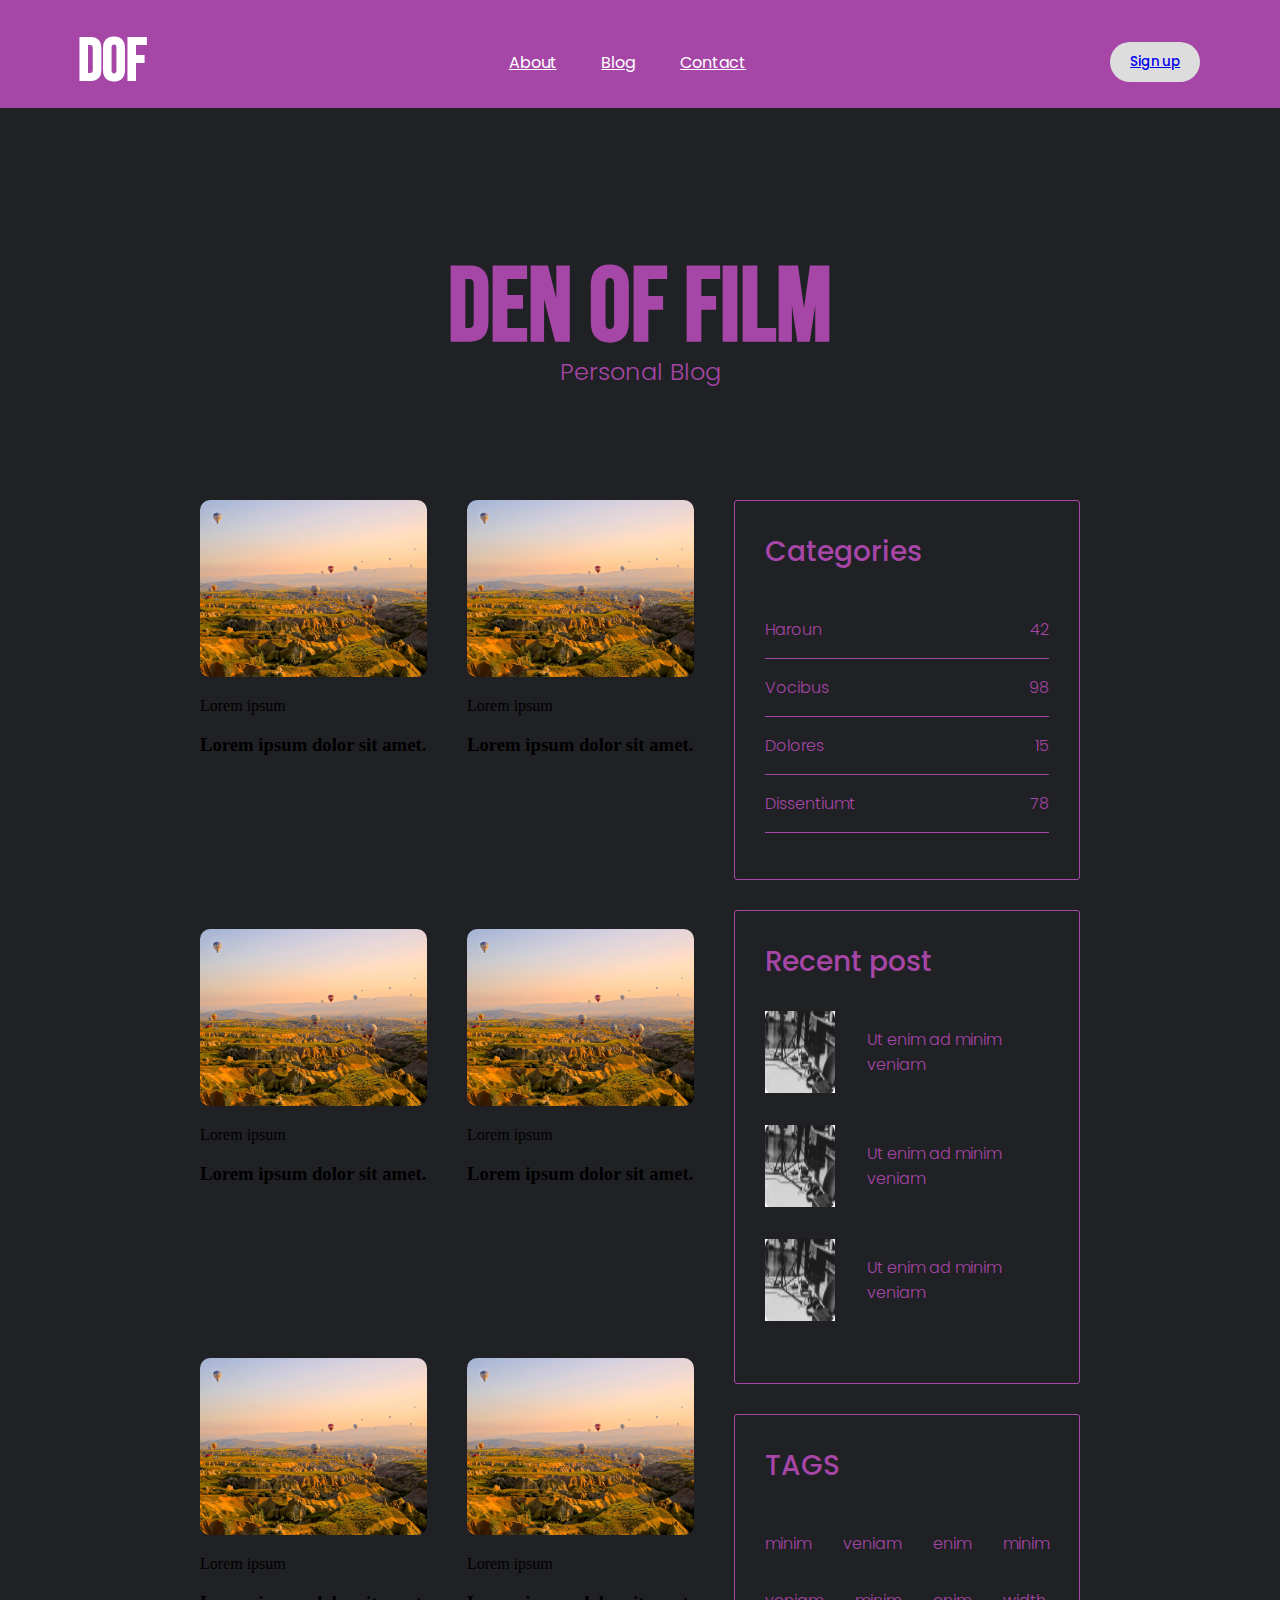
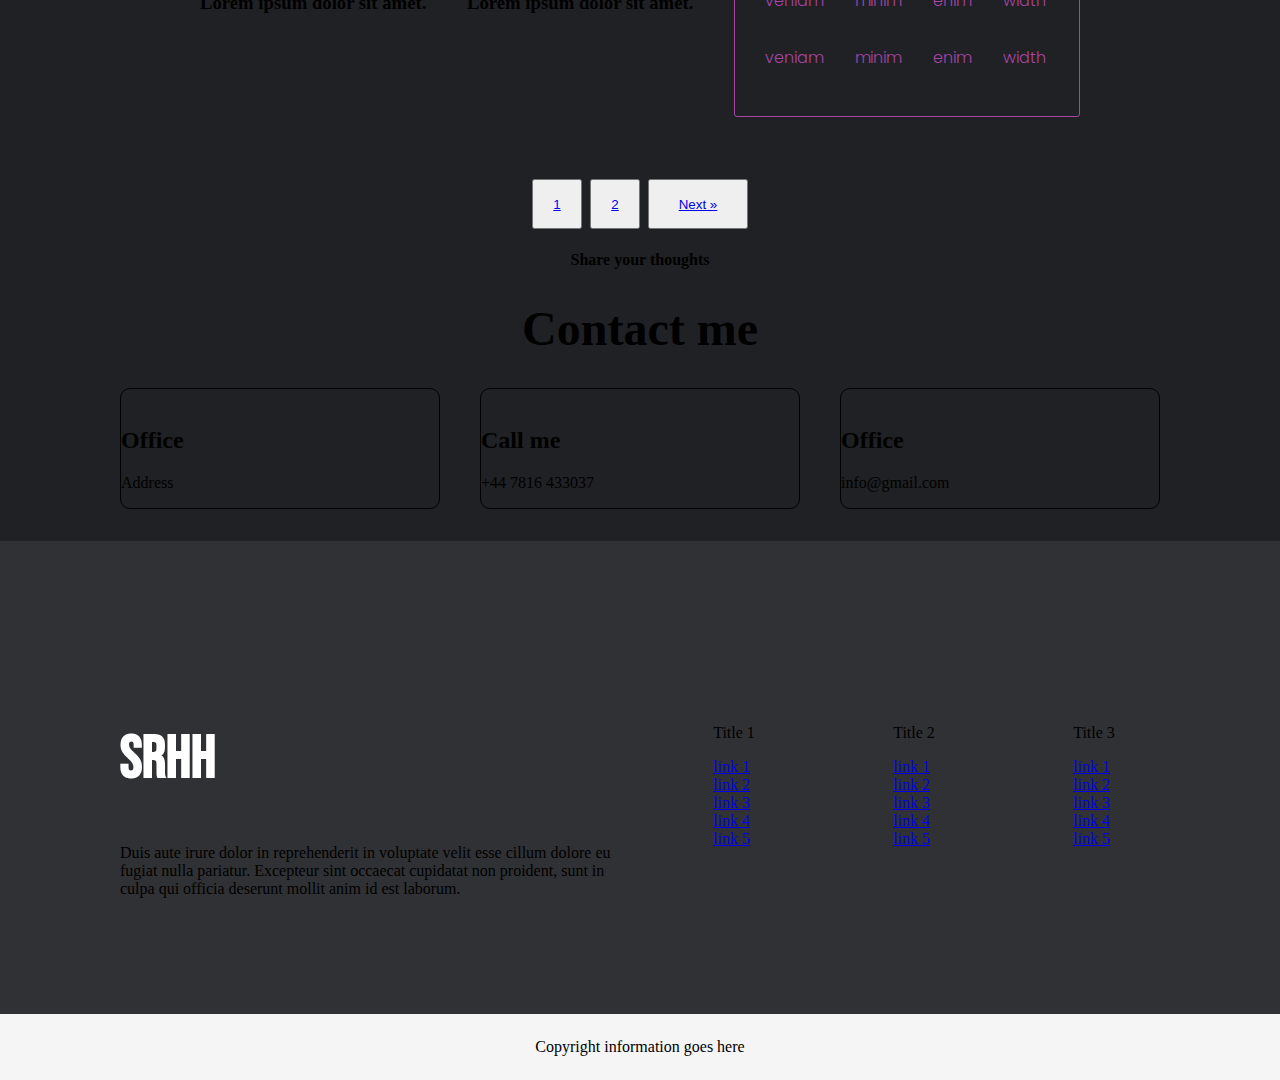
==== index.html @ 1b353df4 "started css styling" ====
<!DOCTYPE html>
<html lang="en">
  <head>
    <meta charset="UTF-8" />
    <meta http-equiv="X-UA-Compatible" content="IE=edge" />
    <meta name="viewport" content="width=device-width, initial-scale=1.0" />
    <link rel="stylesheet" href="/css/style.css" />
    <link rel="preconnect" href="https://fonts.googleapis.com">
    <link rel="preconnect" href="https://fonts.gstatic.com" crossorigin>
    <link href="https://fonts.googleapis.com/css2?family=Bebas+Neue&family=Poppins:wght@300;400;500;600;700&display=swap" rel="stylesheet">    
    <title>Document</title>
  </head>
  <body>

      <!--header-->
      <header class="header">
        <h2 class="logo">DOF</h2>
        <nav class="main-navigation">
          <ul class="main-navigation-list">
            <li>
              <a href="#">About</a>
            </li>
            <li>
              <a href="#">Blog</a>
            </li>
            <li>
              <a href="#">Contact</a>
            </li>
          </ul>
        </nav>
        <button class="sign-up">
          <a href="#" class="next">Sign up</a>
        </button>
      </header>
      <section class="dimitri">
        <H1>DEN OF FILM</H1>
        <h3>Personal Blog</h3>
      </section>

      <!--main content-->
      <main class="main">
        <section class="main-post">
            <div class="main-post-one post">
                <img src="/images/daniela-cuevas-t7YycgAoVSw-unsplash.jpg" alt="" />
                <p>Lorem ipsum</p>
                <h3>Lorem ipsum dolor sit amet.</h3>
              </div>
              <div class="main-post-two post">
                <img src="/images/daniela-cuevas-t7YycgAoVSw-unsplash.jpg" alt="" />
                <p>Lorem ipsum</p>
                <h3>Lorem ipsum dolor sit amet.</h3>
              </div>
              <div class="main-post-three post">
                <img src="/images/daniela-cuevas-t7YycgAoVSw-unsplash.jpg" alt="" />
                <p>Lorem ipsum</p>
                <h3>Lorem ipsum dolor sit amet.</h3>
              </div>
              <div class="main-post-four post">
                <img src="/images/daniela-cuevas-t7YycgAoVSw-unsplash.jpg" alt="" />
                <p>Lorem ipsum</p>
                <h3>Lorem ipsum dolor sit amet.</h3>
              </div>
              <div class="main-post-five post">
                <img src="/images/daniela-cuevas-t7YycgAoVSw-unsplash.jpg" alt="" />
                <p>Lorem ipsum</p>
                <h3>Lorem ipsum dolor sit amet.</h3>
              </div>
              <div class="main-post-six post">
                <img src="/images/daniela-cuevas-t7YycgAoVSw-unsplash.jpg" alt="" />
                <p>Lorem ipsum</p>
                <h3>Lorem ipsum dolor sit amet.</h3>
              </div>
        </section>
        
        <!--sidebar-->
        <aside class="sidebar">
          <div class="cat-1 side">
            <h3 class="title">Categories</h3>
            <ul>
                <li>
                    <p>Haroun</p>
                    <p>42</p>
                </li>
                <li>
                    <p>Vocibus</p>
                    <p>98</p>
                </li>
                <li>
                    <p>Dolores</p>
                    <p>15</p>
                </li>
                <li>
                    <p>Dissentiumt</p>
                    <p>78</p>
                </li>
            </ul>
          </div>
          <div class="cat-2 side">
            <h3 class="title">Recent post</h3>
            <div class="side-post-two">
              <img src="/images/2h-media-vtiIy_3TAro-unsplash.jpg " alt="" />
              <p>Ut enim ad minim veniam</p>
            </div>
            <div class="side-post-two">
                <img src="/images/2h-media-vtiIy_3TAro-unsplash.jpg" alt="" />
              <p>Ut enim ad minim veniam</p>
            </div>
            <div class="side-post-two">
                <img src="/images/2h-media-vtiIy_3TAro-unsplash.jpg" alt="" />
              <p>Ut enim ad minim veniam</p>
            </div>
          </div>
          <div class="cat-3 side">
            <h3 class="title">TAGS</h3>
            <div class="tag-one">
              <p>minim</p>
              <p>veniam</p>
              <p>enim</p>
              <p>minim</p>
            </div>
            <div class="tag-two">
              <p>veniam</p>
              <p>minim</p>
              <p>enim</p>
              <p>width</p>
            </div>
            <div class="tag-three">
              <p>veniam</p>
              <p>minim</p>
              <p>enim</p>
              <p>width</p>
            </div>
        </aside>
      </main>

      <!--pagination-->
      <section class="pagination">
        <button class="btn-1">
          <a href="#" class="active">1</a>
        </button>
        <button class="btn-2">
          <a href="#">2</a>
        </button>
        <button class="btn-3">
          <a href="#" class="next">Next &raquo;</a>
        </button>
      </section>

      <!--contact-->
      <section class="contact">
        <div class="contact-top">
            <h4>Share your thoughts</h4>
            <h1 class="title-Contact">Contact me</h1>
        </div>
        <div class="contact-bottom">
            <div class="contact-info">
                <img src="#" alt="" />
                <h2 class="title">Office</h2>
                <p>Address</p>
              </div>
      
              <div class="contact-info">
                <img src="#" alt="" />
                <h2 class="title">Call me</h2>
                <p>+44 7816 433037</p>
              </div>
      
              <div class="contact-info">
                <img src="#" alt="" />
                <h2 class="title">Office</h2>
                <p>info@gmail.com</p>
              </div>
        </div>
      </section>

      <!--pre-footer-->
      <section class="pre-footer">
        <div class="pre-footer-social">
            <h2 class="logo">SRHH</h2>
            <p>
              Duis aute irure dolor in reprehenderit in voluptate velit esse cillum
              dolore eu fugiat nulla pariatur. Excepteur sint occaecat cupidatat non
              proident, sunt in culpa qui officia deserunt mollit anim id est
              laborum.
            </p>
            <div>
                <a href="#" class="fa fa-facebook"></a>
                <a href="#" class="fa fa-twitter"></a>
                <a href="#" class="fa fa-instagram"></a>
            </div>
        </div>
        <div class="pre-footer-nav">
          <ul class="pre-footer-nav-links">
            <p>Title 1</p>
            <li>
              <a href="#">link 1</a>
            </li>
            <li>
              <a href="#">link 2</a>
            </li>
            <li>
              <a href="#">link 3</a>
            </li>
            <li>
              <a href="#">link 4</a>
            </li>
            <li>
              <a href="#">link 5</a>
            </li>
          </ul>
          <ul class="pre-footer-nav-links">
            <p>Title 2</p>
            <li>
              <a href="#">link 1</a>
            </li>
            <li>
              <a href="#">link 2</a>
            </li>
            <li>
              <a href="#">link 3</a>
            </li>
            <li>
              <a href="#">link 4</a>
            </li>
            <li>
              <a href="#">link 5</a>
            </li>
          </ul>
          <ul class="pre-footer-nav-links">
            <p>Title 3</p>
            <li>
              <a href="#">link 1</a>
            </li>
            <li>
              <a href="#">link 2</a>
            </li>
            <li>
              <a href="#">link 3</a>
            </li>
            <li>
              <a href="#">link 4</a>
            </li>
            <li>
              <a href="#">link 5</a>
            </li>
          </ul>
        </div>
      </section>

      <!--footer-->
      <footer class="footer">
        <p>Copyright information goes here</p>
      </footer>
  </body>
</html>
---- css/style.css ----
@import "responsive.css";

*,
*::before,
*::after {
  box-sizing: border-box;
}
body {
  margin: 0 auto;
  background: #202124;
}

ul {
  list-style: none;
  padding: 0;
}

.header {
  display: flex;
  justify-content: space-around;
  align-items: center;
  padding: 0.5rem;
  padding-top: 1.5rem;
  background-color: #a646a7;
}

.logo {
  font-family: "Bebas Neue", cursive;
  font-size: 3.75em;
  color: #fff;
}

.main-navigation-list {
  /*display: flex;
  flex-direction: column;
  justify-content: space-around;
  align-items: center;
  padding: 0.5rem;
  background-color: #f5f5f5;
  gap: 1rem;*/
  padding-top: 3rem;
  height: auto;
  background-color: #a646a7;
}

.main-navigation-list li {
  text-align: center;
  padding: 0.1rem;
  background-color: #a646a7;
  gap: 1rem;
  margin-top: 0.5rem;
}

.main-navigation-list a {
  color: #fff;
  font-family: "Poppins", sans-serif;
  font-size: 1em;
  font-weight: 400;
}

.sign-up {
  font-family: "Poppins", sans-serif;
  font-weight: 500;
  background-color: #ddd;
  border: none;
  color: black;
  padding: 10px 20px;
  text-align: center;
  text-decoration: none;
  display: inline-block;
  margin: 4px 2px;
  cursor: pointer;
  border-radius: 50px;
}

.dimitri {
  text-align: center;
  background: #202124;
}

.dimitri h1 {
  font-family: "Bebas Neue", cursive;
  font-size: 6.5em;
  padding-bottom: 0;
  margin-top: 1.5em;
  margin-bottom: 0;
  color: #a646a7;
  line-height: 90px;
}

.dimitri h3 {
  font-family: "Poppins", sans-serif;
  font-size: 1.5em;
  font-weight: 300;
  padding-top: 0;
  margin-top: 0;
  margin-bottom: 3.3em;
  color: #a646a7;
}

main {
  padding: 2rem 0;
  margin-left: 20px;
  margin-right: 20px;
}

.post img {
  width: 100%;
}

.side {
  border: black solid 1px;
  border-radius: 10px;
  padding-left: 20px;
  margin-bottom: 30px;
}

.cat-1 {
  padding: 30px;
  margin-bottom: 30px;
}

.cat-1 h3 {
  color: #a646a7;
}

.cat-1 p {
  color: #a646a7;
}

.cat-1 li {
  display: flex;
  justify-content: space-between;
  border-bottom: #a646a7 solid 1px;
}

.cat-1.side {
  border: #a646a7 solid 1px;
  padding-left: 30px;
  border-radius: 3px;
  margin-bottom: 30px;
}

.cat-2 {
  padding: 30px;
  margin-bottom: 30px;
}

.cat-2 h3 {
  color: #a646a7;
}

.cat-2 p {
  color: #a646a7;
}

.cat-2 li {
  display: flex;
  justify-content: space-between;
  border-bottom: #a646a7 solid 1px;
}

.cat-2.side {
  border: #a646a7 solid 1px;
  padding-left: 30px;
  border-radius: 3px;
  margin-bottom: 30px;
}

.cat-3 {
  padding: 30px;
  margin-bottom: 30px;
}

.cat-3 h3 {
  color: #a646a7;
}

.cat-3 p {
  color: #a646a7;
}

.cat-3 li {
  display: flex;
  justify-content: space-between;
  border-bottom: #a646a7 solid 1px;
}

.cat-3.side {
  border: #a646a7 solid 1px;
  padding-left: 30px;
  border-radius: 3px;
  margin-bottom: 30px;
}

.side-post-two {
  display: flex;
  gap: 2rem;
  padding-bottom: 2rem;
}

.tag-one,
.tag-two,
.tag-three {
  display: flex;
  gap: 2rem;
}

.pagination {
  display: flex;
  justify-content: center;
  gap: 0.5rem;
}

.btn-3 {
  width: 100px;
  height: 50px;
}

.btn-1,
.btn-2 {
  width: 50px;
  height: 50px;
}

.contact {
  margin-left: 20px;
  margin-right: 20px;
}
.contact-top {
  text-align: center;
}

.title-Contact {
  font-size: 3rem;
  font-weight: bold;
}

.contact-info {
  border: solid 1px black;
  border-radius: 10px;
  width: 100%;
  margin-bottom: 2rem;
}

.pre-footer {
  background-color: #303134;
}

.pre-footer-nav {
  display: flex;
  justify-content: space-around;
  align-items: center;
  padding: 0.5rem;
  padding-right: 0%;
  background-color: #303134;
  gap: 0.5rem;
}

.pre-footer-social {
  padding-top: 2rem;
  margin-left: 20px;
  margin-right: 20px;
}

.footer {
  display: flex;
  justify-content: space-around;
  align-items: center;
  padding: 0.5rem;
  background-color: #f5f5f5;
  gap: 0.5rem;
}
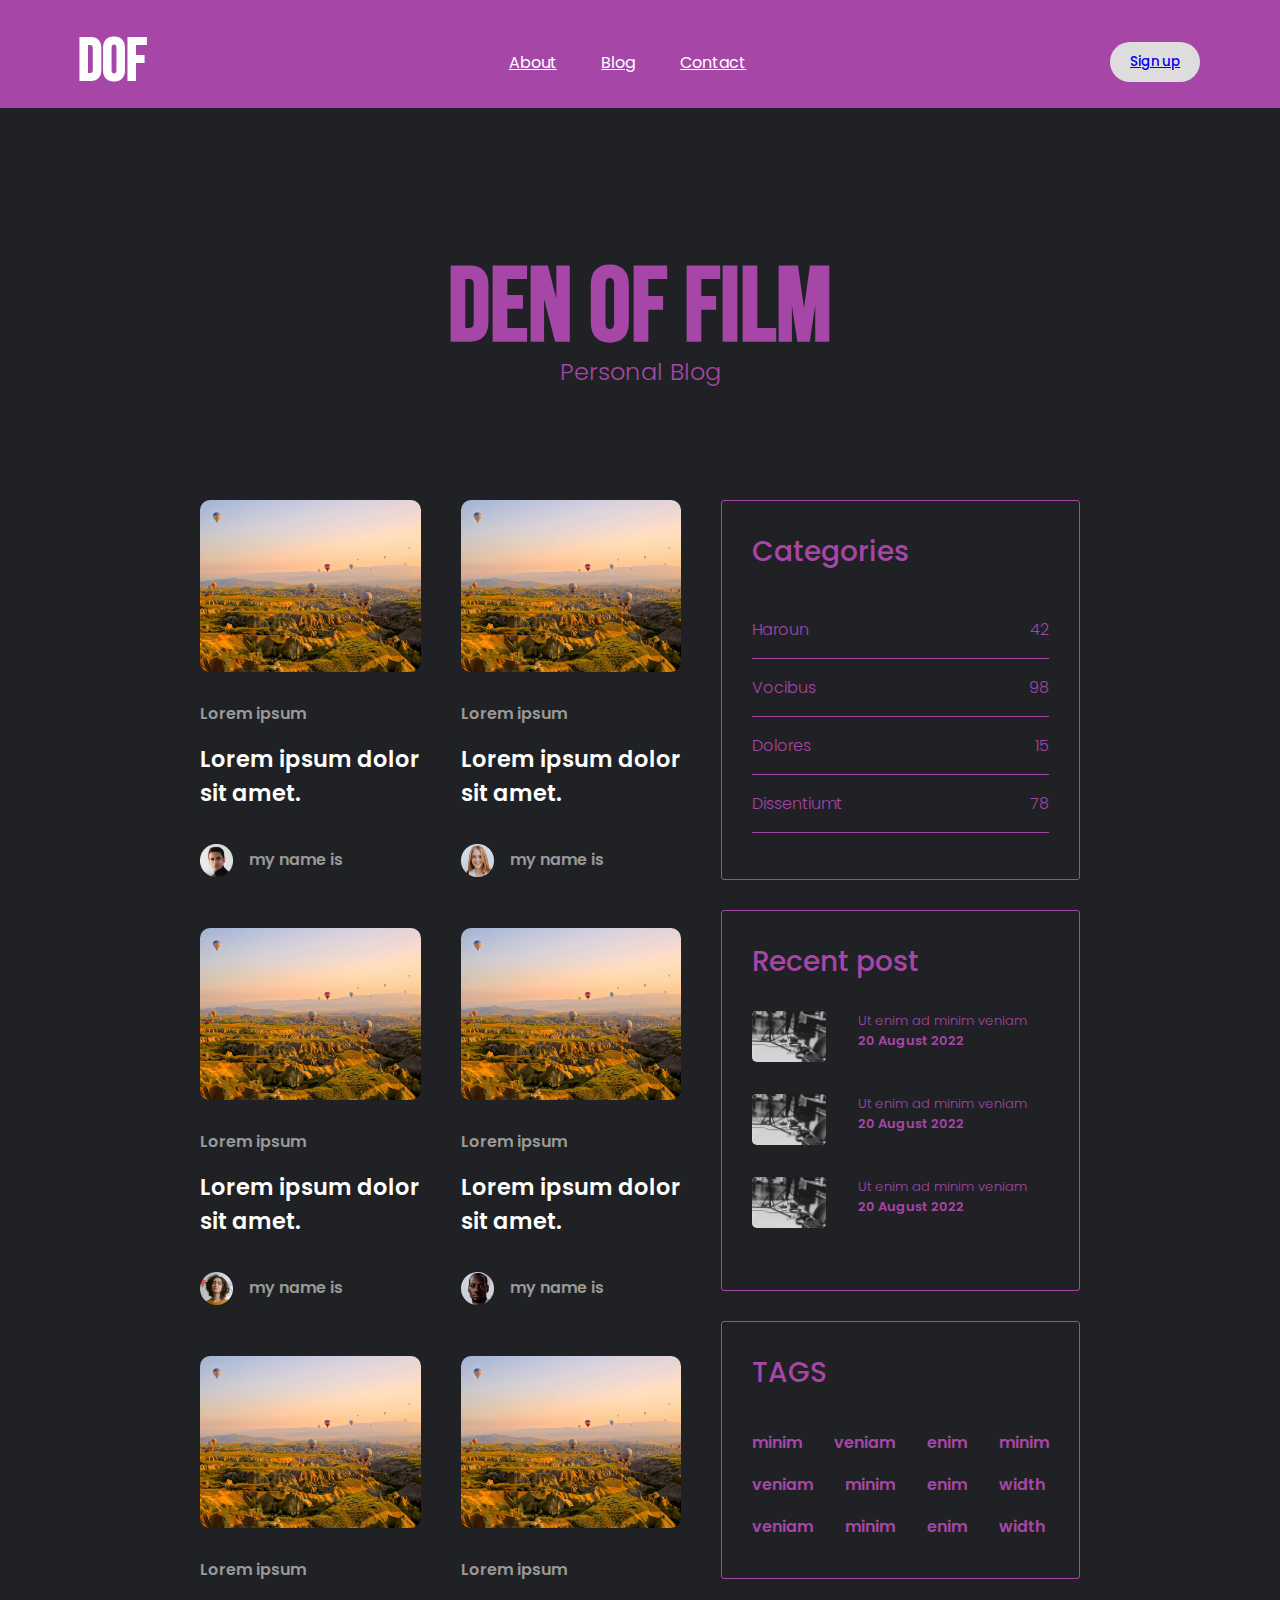
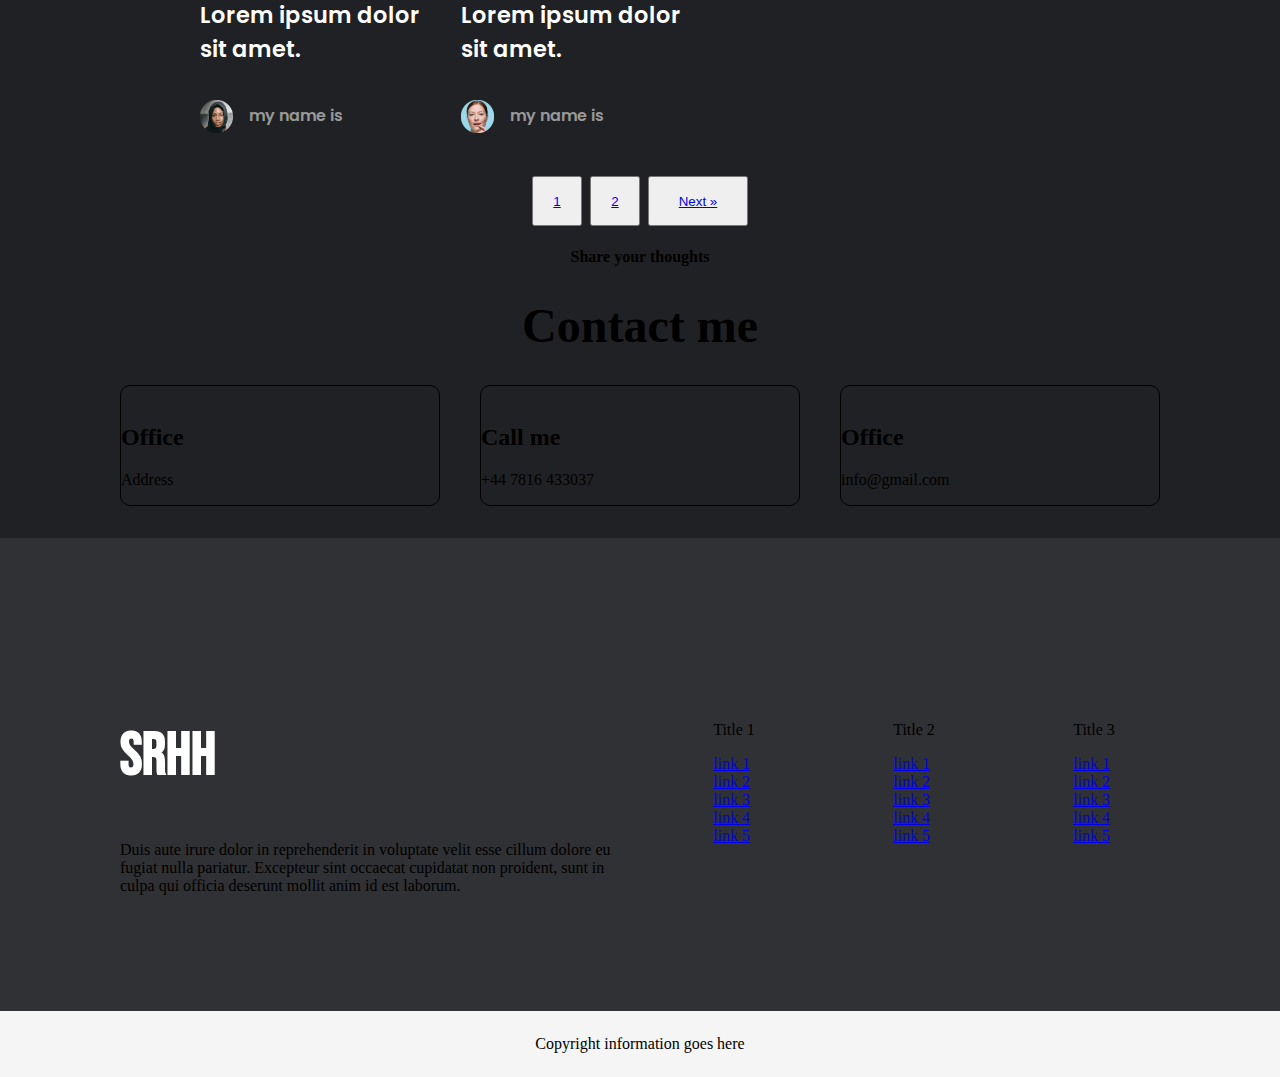
==== commit 7676a336: "added more styling with css" ====
--- a/index.html
+++ b/index.html
@@ -42,33 +42,58 @@
         <section class="main-post">
             <div class="main-post-one post">
                 <img src="/images/daniela-cuevas-t7YycgAoVSw-unsplash.jpg" alt="" />
-                <p>Lorem ipsum</p>
-                <h3>Lorem ipsum dolor sit amet.</h3>
-              </div>
+               
+                <p>Lorem ipsum</p>
+                <h3>Lorem ipsum dolor sit amet.</h3>
+                <div class="author">
+                  <img class="profile-pic" src="/images/pexels-amir-esrafili-6274712.png" alt="" />
+                  <p>my name is</p>
+                </div>
+              </div> 
               <div class="main-post-two post">
                 <img src="/images/daniela-cuevas-t7YycgAoVSw-unsplash.jpg" alt="" />
                 <p>Lorem ipsum</p>
                 <h3>Lorem ipsum dolor sit amet.</h3>
+                <div class="author">
+                  <img class="profile-pic" src="/images/pexels-anastasia-shuraeva-5704720.png" alt="" />
+                  <p>my name is</p>
+                </div>
               </div>
               <div class="main-post-three post">
                 <img src="/images/daniela-cuevas-t7YycgAoVSw-unsplash.jpg" alt="" />
                 <p>Lorem ipsum</p>
                 <h3>Lorem ipsum dolor sit amet.</h3>
+                <div class="author">  
+                  <img class="profile-pic" src="/images/pexels-anna-shvets-5641960.png" alt="" />
+                  <p>my name is</p>
+                </div>  
               </div>
               <div class="main-post-four post">
                 <img src="/images/daniela-cuevas-t7YycgAoVSw-unsplash.jpg" alt="" />
                 <p>Lorem ipsum</p>
                 <h3>Lorem ipsum dolor sit amet.</h3>
+                <div class="author">
+                  <img class="profile-pic" src="/images/pexels-cottonbro-5082976.png" alt="" />
+                  <p>my name is</p>
+                </div>
               </div>
               <div class="main-post-five post">
                 <img src="/images/daniela-cuevas-t7YycgAoVSw-unsplash.jpg" alt="" />
                 <p>Lorem ipsum</p>
                 <h3>Lorem ipsum dolor sit amet.</h3>
+                <div class="author">
+                  <img class="profile-pic" src="/images/pexels-ono-kosuki-6000065.png" alt="" />
+                  <p>my name is</p>
+                </div>
               </div>
               <div class="main-post-six post">
                 <img src="/images/daniela-cuevas-t7YycgAoVSw-unsplash.jpg" alt="" />
                 <p>Lorem ipsum</p>
                 <h3>Lorem ipsum dolor sit amet.</h3>
+                <div class="author">
+                  <img class="profile-pic" src="/images/pexels-ron-lach-8129903.png" alt="" />
+                  <p>my name is</p>
+                </div>
               </div>
         </section>
         
@@ -99,15 +124,15 @@
             <h3 class="title">Recent post</h3>
             <div class="side-post-two">
               <img src="/images/2h-media-vtiIy_3TAro-unsplash.jpg " alt="" />
-              <p>Ut enim ad minim veniam</p>
+              <p>Ut enim ad minim veniam<br><time datetime="2022-07-28">20 August 2022</time></p>
             </div>
             <div class="side-post-two">
                 <img src="/images/2h-media-vtiIy_3TAro-unsplash.jpg" alt="" />
-              <p>Ut enim ad minim veniam</p>
+                <p>Ut enim ad minim veniam<br><time datetime="2022-07-28">20 August 2022</time></p>
             </div>
             <div class="side-post-two">
                 <img src="/images/2h-media-vtiIy_3TAro-unsplash.jpg" alt="" />
-              <p>Ut enim ad minim veniam</p>
+                <p>Ut enim ad minim veniam<br><time datetime="2022-07-28">20 August 2022</time></p>
             </div>
           </div>
           <div class="cat-3 side">
--- a/css/style.css
+++ b/css/style.css
@@ -102,17 +102,202 @@
   padding: 2rem 0;
   margin-left: 20px;
   margin-right: 20px;
+
+}
+
+.main-post-one.profile-pic {
+  width: 20px;
+}
+
+.main-post-one {
+  grid-area: main-post-one;
+  margin-bottom: 30px;
+}
+
+.main-post-two {
+  grid-area: main-post-two;
+  margin-bottom: 30px;
+}
+
+.main-post-three {
+  grid-area: main-post-three;
+  margin-bottom: 30px;
+}
+
+.main-post-four {
+  grid-area: main-post-four;
+  margin-bottom: 30px;
+}
+
+.main-post-five {
+  grid-area: main-post-five;
+  margin-bottom: 30px;
+}
+
+.main-post-six {
+  grid-area: main-post-six;
+  margin-bottom: 30px;
+}
+
+.main-post-one h3 {
+  font-family: "Poppins", sans-serif;
+  font-size: 1.4em;
+  font-weight: 600;
+  padding-top: 0;
+  margin-top: 0;
+  color: #fff;
+}
+
+.main-post-two h3 {
+  font-family: "Poppins", sans-serif;
+  font-size: 1.4em;
+  font-weight: 600;
+  padding-top: 0;
+  margin-top: 0;
+  color: #fff;
+}
+
+.main-post-three h3 {
+  font-family: "Poppins", sans-serif;
+  font-size: 1.4em;
+  font-weight: 600;
+  padding-top: 0;
+  margin-top: 0;
+  color: #fff;
+}
+
+.main-post-four h3 {
+  font-family: "Poppins", sans-serif;
+  font-size: 1.4em;
+  font-weight: 600;
+  padding-top: 0;
+  margin-top: 0;
+  color: #fff;
+}
+
+.main-post-five h3 {
+  font-family: "Poppins", sans-serif;
+  font-size: 1.4em;
+  font-weight: 600;
+  padding-top: 0;
+  margin-top: 0;
+  color: #fff;
+}
+
+.main-post-six h3 {
+  font-family: "Poppins", sans-serif;
+  font-size: 1.4em;
+  font-weight: 600;
+  padding-top: 0;
+  margin-top: 0;
+  color: #fff;
+}
+
+.main-post-one p {
+  font-family: "Poppins", sans-serif;
+  font-size: 0.875m;
+  font-weight: 600;
+  padding-top: 25px;
+  margin-top: 0;
+  color: #999;
+}
+
+.main-post-two p {
+  font-family: "Poppins", sans-serif;
+  font-size: 0.875m;
+  font-weight: 600;
+  padding-top: 25px;
+  margin-top: 0;
+  color: #999;
+}
+
+.main-post-three p {
+  font-family: "Poppins", sans-serif;
+  font-size: 0.875m;
+  font-weight: 600;
+  padding-top: 25px;
+  margin-top: 0;
+  color: #999;
+}
+
+.main-post-four p {
+  font-family: "Poppins", sans-serif;
+  font-size: 0.875m;
+  font-weight: 600;
+  padding-top: 25px;
+  margin-top: 0;
+  color: #999;
+}
+
+.main-post-five p {
+  font-family: "Poppins", sans-serif;
+  font-size: 0.875m;
+  font-weight: 600;
+  padding-top: 25px;
+  margin-top: 0;
+  color: #999;
+}
+
+.main-post-six p {
+  font-family: "Poppins", sans-serif;
+  font-size: 0.875m;
+  font-weight: 600;
+  padding-top: 25px;
+  margin-top: 0;
+  color: #999;
+}
+
+.main-post-one img {
+  border-radius: 10px;
+}
+
+.main-post-two img {
+  border-radius: 10px;
+}
+
+.main-post-three img {
+  border-radius: 10px;
+}
+
+.main-post-four img {
+  border-radius: 10px;
+}
+
+.main-post-five img {
+  border-radius: 10px;
+}
+
+.main-post-six img {
+  border-radius: 10px;
+}
+
+.author {
+  display: flex;
+  gap: 1rem;
+  align-items: center;
+}
+
+.author p {
+  padding-top: 15px;
 }
 
 .post img {
   width: 100%;
 }
 
+.post img.profile-pic {
+  width: 15%;
+  height: 150%;
+}
+
 .side {
-  border: black solid 1px;
   border-radius: 10px;
   padding-left: 20px;
   margin-bottom: 30px;
+}
+
+time {
+  font-weight: 600;
 }
 
 .cat-1 {
@@ -122,10 +307,17 @@
 
 .cat-1 h3 {
   color: #a646a7;
+  font-family: "Poppins", sans-serif;
+  font-size: 1.75em;
+  font-weight: 500;
+  margin-top: 0;
 }
 
 .cat-1 p {
   color: #a646a7;
+  font-family: "Poppins", sans-serif;
+  font-size: 1em;
+  font-weight: 300;
 }
 
 .cat-1 li {
@@ -148,10 +340,18 @@
 
 .cat-2 h3 {
   color: #a646a7;
+  font-family: "Poppins", sans-serif;
+  font-size: 1.75em;
+  font-weight: 500;
+  margin-top: 0;
 }
 
 .cat-2 p {
   color: #a646a7;
+  font-family: "Poppins", sans-serif;
+  font-size: 0.813em;
+  font-weight: 300;
+  margin: 0;
 }
 
 .cat-2 li {
@@ -174,10 +374,18 @@
 
 .cat-3 h3 {
   color: #a646a7;
+  font-family: "Poppins", sans-serif;
+  font-size: 1.75em;
+  font-weight: 500;
+  margin-top: 0;
 }
 
 .cat-3 p {
   color: #a646a7;
+  font-family: "Poppins", sans-serif;
+  font-size: 1em;
+  font-weight: 300;
+  line-height: 10px;
 }
 
 .cat-3 li {
@@ -199,11 +407,30 @@
   padding-bottom: 2rem;
 }
 
+.side-post-two img {
+  width: 25%;
+  height: 15%;
+  margin: 0;
+  border-radius: 5px;
+}
+
 .tag-one,
 .tag-two,
 .tag-three {
   display: flex;
   gap: 2rem;
+}
+
+.tag-one p {
+  font-weight: 600;
+}
+
+.tag-two p {
+  font-weight: 600;
+}
+
+.tag-three p {
+  font-weight: 600;
 }
 
 .pagination {
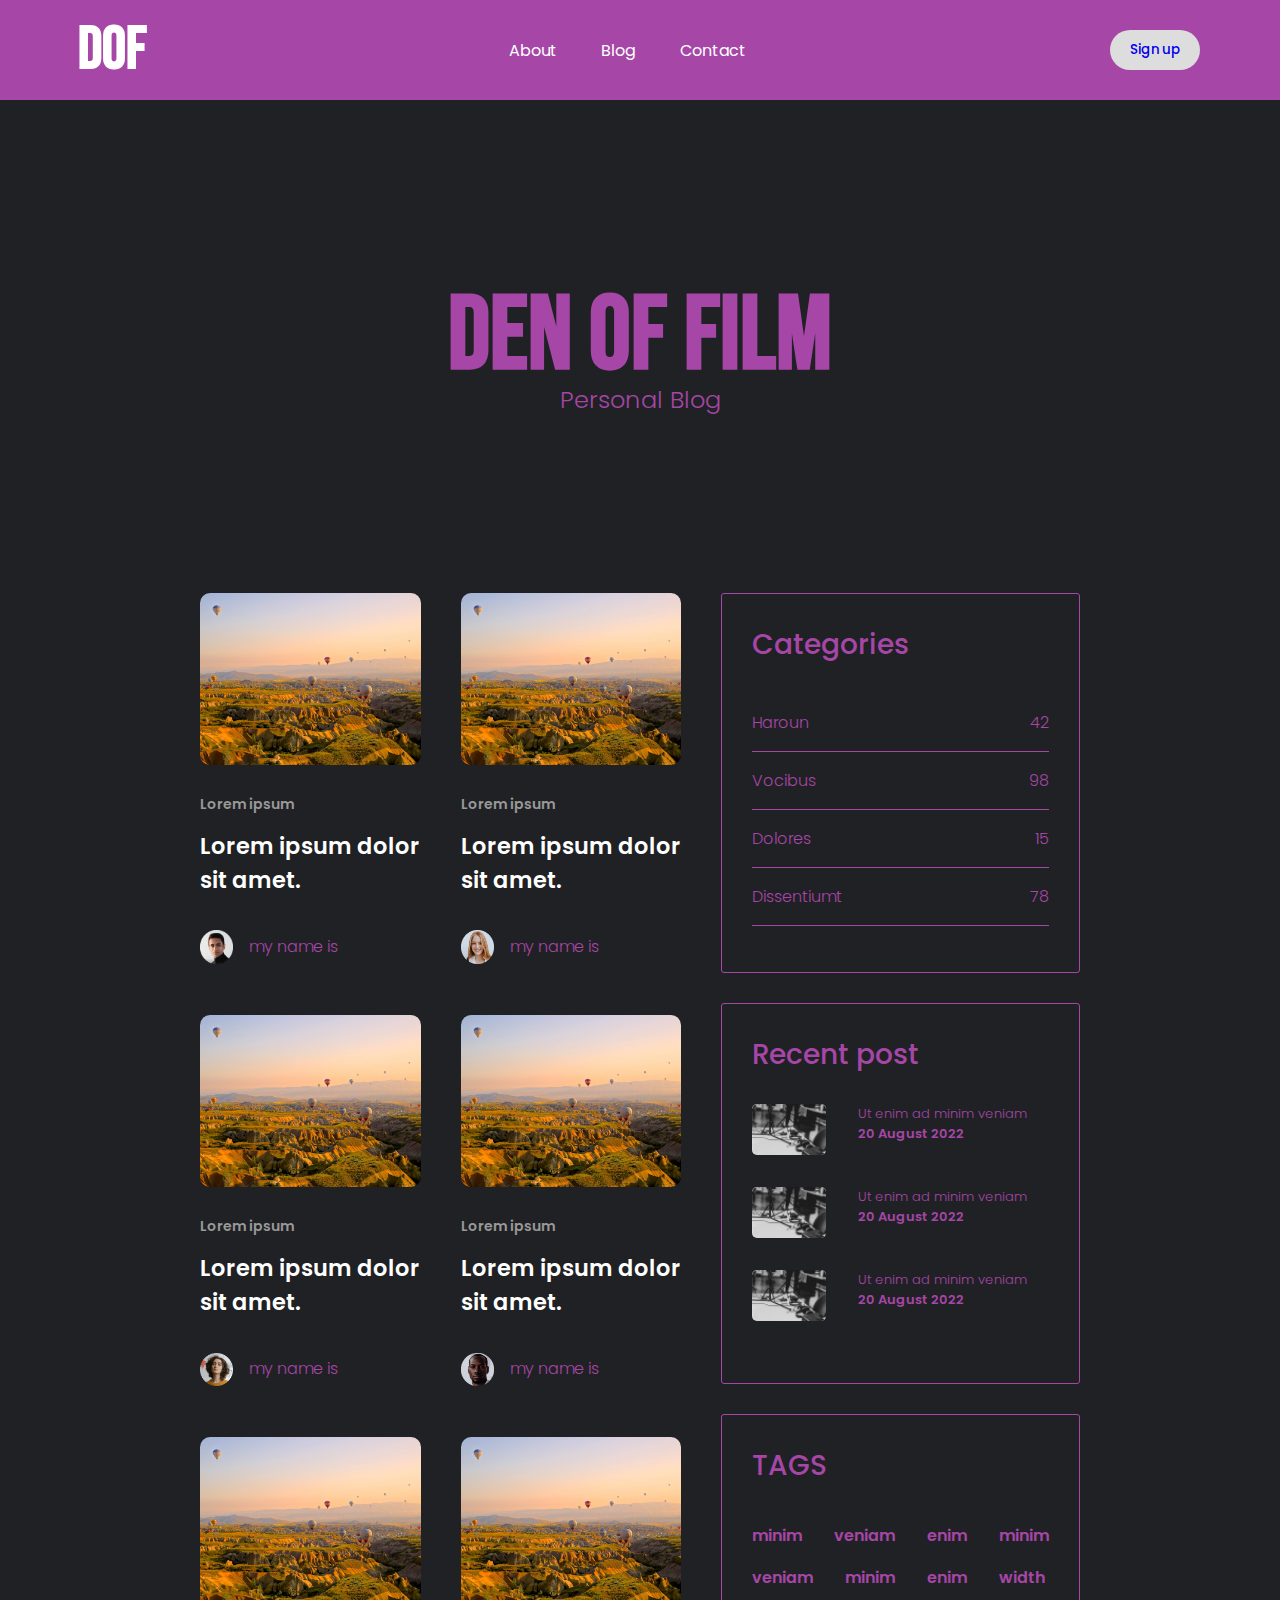
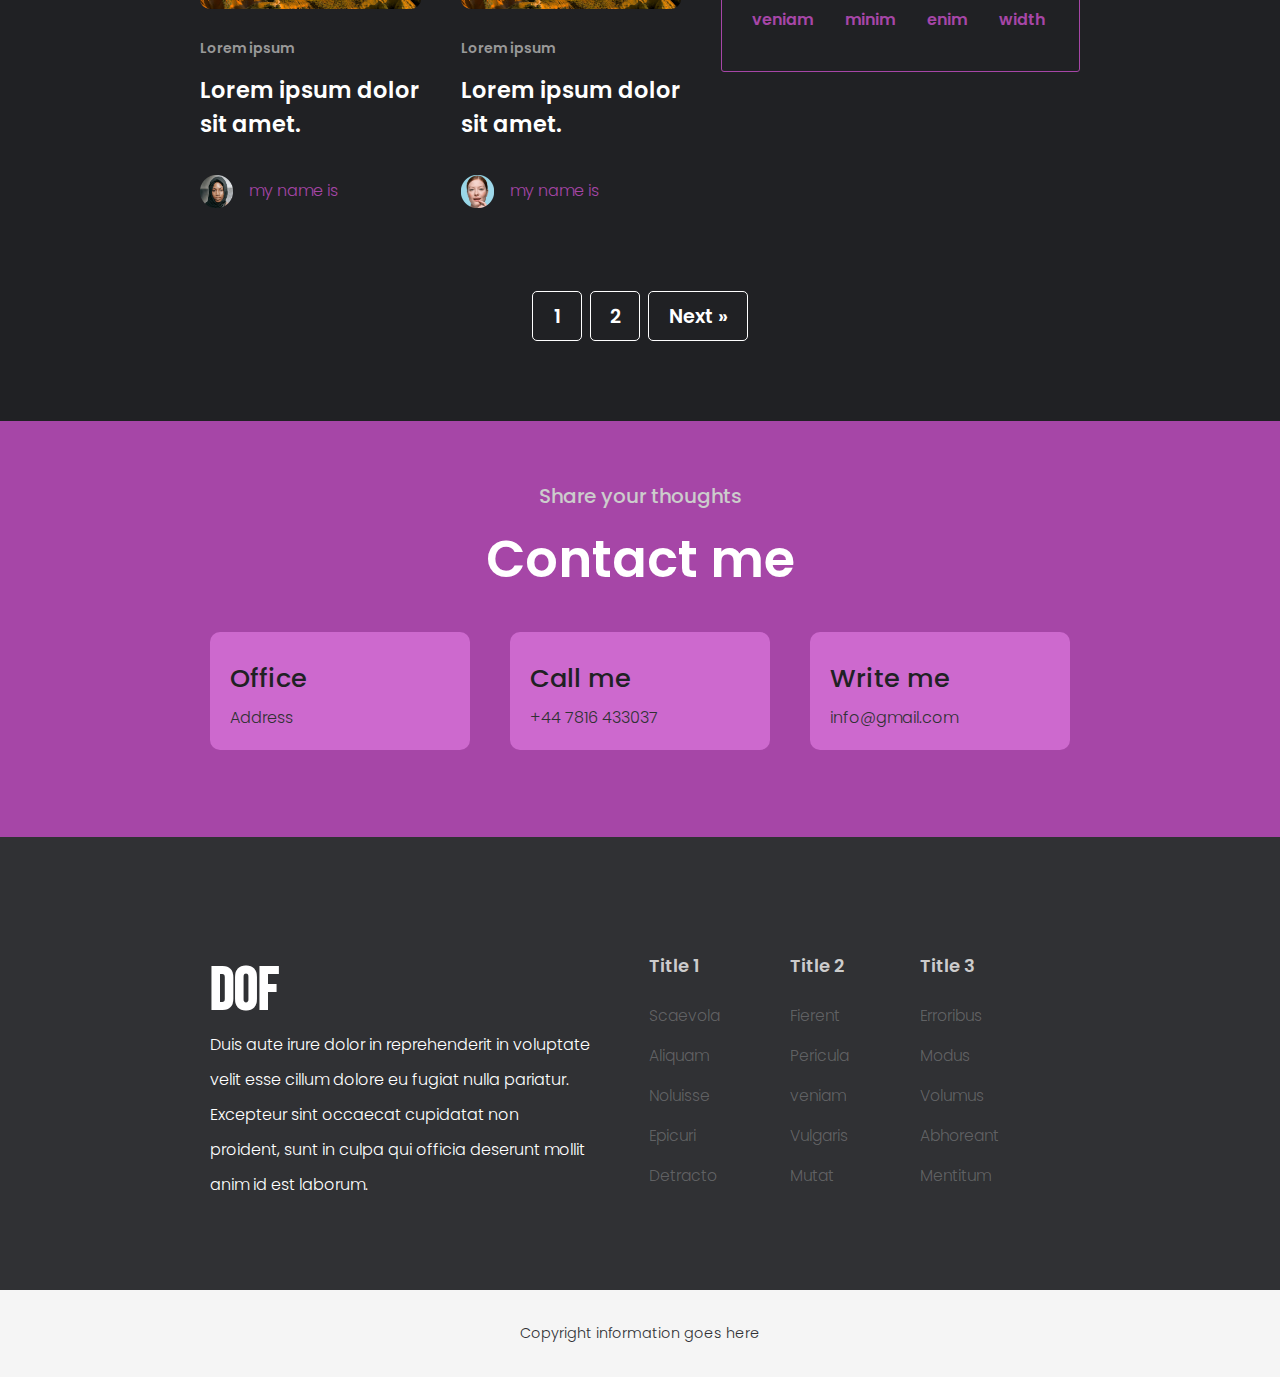
==== commit 6cbb2a78: "added final css styling" ====
--- a/index.html
+++ b/index.html
@@ -192,7 +192,7 @@
       
               <div class="contact-info">
                 <img src="#" alt="" />
-                <h2 class="title">Office</h2>
+                <h2 class="title">Write me</h2>
                 <p>info@gmail.com</p>
               </div>
         </div>
@@ -201,7 +201,7 @@
       <!--pre-footer-->
       <section class="pre-footer">
         <div class="pre-footer-social">
-            <h2 class="logo">SRHH</h2>
+            <h2 class="footer-logo">DOF</h2>
             <p>
               Duis aute irure dolor in reprehenderit in voluptate velit esse cillum
               dolore eu fugiat nulla pariatur. Excepteur sint occaecat cupidatat non
@@ -216,57 +216,57 @@
         </div>
         <div class="pre-footer-nav">
           <ul class="pre-footer-nav-links">
-            <p>Title 1</p>
-            <li>
-              <a href="#">link 1</a>
-            </li>
-            <li>
-              <a href="#">link 2</a>
-            </li>
-            <li>
-              <a href="#">link 3</a>
-            </li>
-            <li>
-              <a href="#">link 4</a>
-            </li>
-            <li>
-              <a href="#">link 5</a>
+            <h4>Title 1</h4>
+            <li>
+              <a href="#">Scaevola</a>
+            </li>
+            <li>
+              <a href="#">Aliquam</a>
+            </li>
+            <li>
+              <a href="#">Noluisse</a>
+            </li>
+            <li>
+              <a href="#">Epicuri</a>
+            </li>
+            <li>
+              <a href="#">Detracto</a>
             </li>
           </ul>
           <ul class="pre-footer-nav-links">
-            <p>Title 2</p>
-            <li>
-              <a href="#">link 1</a>
-            </li>
-            <li>
-              <a href="#">link 2</a>
-            </li>
-            <li>
-              <a href="#">link 3</a>
-            </li>
-            <li>
-              <a href="#">link 4</a>
-            </li>
-            <li>
-              <a href="#">link 5</a>
+            <h4>Title 2</h4>
+            <li>
+              <a href="#">Fierent</a>
+            </li>
+            <li>
+              <a href="#">Pericula</a>
+            </li>
+            <li>
+              <a href="#">veniam</a>
+            </li>
+            <li>
+              <a href="#">Vulgaris</a>
+            </li>
+            <li>
+              <a href="#">Mutat</a>
             </li>
           </ul>
           <ul class="pre-footer-nav-links">
-            <p>Title 3</p>
-            <li>
-              <a href="#">link 1</a>
-            </li>
-            <li>
-              <a href="#">link 2</a>
-            </li>
-            <li>
-              <a href="#">link 3</a>
-            </li>
-            <li>
-              <a href="#">link 4</a>
-            </li>
-            <li>
-              <a href="#">link 5</a>
+            <h4>Title 3</h4>
+            <li>
+              <a href="#">Erroribus</a>
+            </li>
+            <li>
+              <a href="#">Modus</a>
+            </li>
+            <li>
+              <a href="#">Volumus</a>
+            </li>
+            <li>
+              <a href="#">Abhoreant</a>
+            </li>
+            <li>
+              <a href="#">Mentitum</a>
             </li>
           </ul>
         </div>
--- a/css/style.css
+++ b/css/style.css
@@ -20,7 +20,8 @@
   justify-content: space-around;
   align-items: center;
   padding: 0.5rem;
-  padding-top: 1.5rem;
+  padding-top: 1rem;
+  padding-bottom: 1rem;
   background-color: #a646a7;
 }
 
@@ -28,18 +29,13 @@
   font-family: "Bebas Neue", cursive;
   font-size: 3.75em;
   color: #fff;
+  margin-top: 0;
+  margin-bottom: 0;
 }
 
 .main-navigation-list {
-  /*display: flex;
-  flex-direction: column;
-  justify-content: space-around;
-  align-items: center;
-  padding: 0.5rem;
-  background-color: #f5f5f5;
-  gap: 1rem;*/
-  padding-top: 3rem;
-  height: auto;
+  padding-top: 0;
+  height: 6.25rem;
   background-color: #a646a7;
 }
 
@@ -56,6 +52,7 @@
   font-family: "Poppins", sans-serif;
   font-size: 1em;
   font-weight: 400;
+  text-decoration: none;
 }
 
 .sign-up {
@@ -63,14 +60,16 @@
   font-weight: 500;
   background-color: #ddd;
   border: none;
-  color: black;
-  padding: 10px 20px;
+  padding: 0.625rem 1.25rem;
   text-align: center;
-  text-decoration: none;
   display: inline-block;
-  margin: 4px 2px;
+  margin: 0.25rem 0.125rem;
   cursor: pointer;
   border-radius: 50px;
+}
+
+.sign-up a {
+  text-decoration: none;
 }
 
 .dimitri {
@@ -82,7 +81,7 @@
   font-family: "Bebas Neue", cursive;
   font-size: 6.5em;
   padding-bottom: 0;
-  margin-top: 1.5em;
+  margin-top: 18rem;
   margin-bottom: 0;
   color: #a646a7;
   line-height: 90px;
@@ -94,49 +93,49 @@
   font-weight: 300;
   padding-top: 0;
   margin-top: 0;
-  margin-bottom: 3.3em;
+  margin-bottom: 15.3rem;
   color: #a646a7;
 }
 
 main {
   padding: 2rem 0;
-  margin-left: 20px;
-  margin-right: 20px;
+  margin-left: 1.25rem;
+  margin-right: 1.25rem;
 
 }
 
 .main-post-one.profile-pic {
-  width: 20px;
+  width: 1.25rem;
 }
 
 .main-post-one {
   grid-area: main-post-one;
-  margin-bottom: 30px;
+  margin-bottom: 1.875rem;
 }
 
 .main-post-two {
   grid-area: main-post-two;
-  margin-bottom: 30px;
+  margin-bottom: 1.875rem;
 }
 
 .main-post-three {
   grid-area: main-post-three;
-  margin-bottom: 30px;
+  margin-bottom: 1.875rem;
 }
 
 .main-post-four {
   grid-area: main-post-four;
-  margin-bottom: 30px;
+  margin-bottom: 1.875rem;
 }
 
 .main-post-five {
   grid-area: main-post-five;
-  margin-bottom: 30px;
+  margin-bottom: 1.875rem;
 }
 
 .main-post-six {
   grid-area: main-post-six;
-  margin-bottom: 30px;
+  margin-bottom: 4.9rem;
 }
 
 .main-post-one h3 {
@@ -195,54 +194,54 @@
 
 .main-post-one p {
   font-family: "Poppins", sans-serif;
-  font-size: 0.875m;
-  font-weight: 600;
-  padding-top: 25px;
+  font-size: 0.875em;
+  font-weight: 600;
+  padding-top: 1.563rem;
   margin-top: 0;
   color: #999;
 }
 
 .main-post-two p {
   font-family: "Poppins", sans-serif;
-  font-size: 0.875m;
-  font-weight: 600;
-  padding-top: 25px;
+  font-size: 0.875em;
+  font-weight: 600;
+  padding-top: 1.563rem;
   margin-top: 0;
   color: #999;
 }
 
 .main-post-three p {
   font-family: "Poppins", sans-serif;
-  font-size: 0.875m;
-  font-weight: 600;
-  padding-top: 25px;
+  font-size: 0.875em;
+  font-weight: 600;
+  padding-top: 1.563rem;
   margin-top: 0;
   color: #999;
 }
 
 .main-post-four p {
   font-family: "Poppins", sans-serif;
-  font-size: 0.875m;
-  font-weight: 600;
-  padding-top: 25px;
+  font-size: 0.875em;
+  font-weight: 600;
+  padding-top: 1.563rem;
   margin-top: 0;
   color: #999;
 }
 
 .main-post-five p {
   font-family: "Poppins", sans-serif;
-  font-size: 0.875m;
-  font-weight: 600;
-  padding-top: 25px;
+  font-size: 0.875em;
+  font-weight: 600;
+  padding-top: 1.563rem;
   margin-top: 0;
   color: #999;
 }
 
 .main-post-six p {
   font-family: "Poppins", sans-serif;
-  font-size: 0.875m;
-  font-weight: 600;
-  padding-top: 25px;
+  font-size: 0.875em;
+  font-weight: 600;
+  padding-top: 1.563rem;
   margin-top: 0;
   color: #999;
 }
@@ -278,7 +277,11 @@
 }
 
 .author p {
-  padding-top: 15px;
+  padding-top: 0.938rem;
+  color: #a646a7;
+  font-family: "Poppins", sans-serif;
+  font-size: 1em;
+  font-weight: 300;
 }
 
 .post img {
@@ -292,8 +295,8 @@
 
 .side {
   border-radius: 10px;
-  padding-left: 20px;
-  margin-bottom: 30px;
+  padding-left: 1.25rem;
+  margin-bottom: 1.875rem;
 }
 
 time {
@@ -301,8 +304,8 @@
 }
 
 .cat-1 {
-  padding: 30px;
-  margin-bottom: 30px;
+  padding: 1.875rem;
+  margin-bottom: 1.875rem;
 }
 
 .cat-1 h3 {
@@ -328,14 +331,14 @@
 
 .cat-1.side {
   border: #a646a7 solid 1px;
-  padding-left: 30px;
+  padding-left: 1.875rem;
   border-radius: 3px;
-  margin-bottom: 30px;
+  margin-bottom: 1.875rem;
 }
 
 .cat-2 {
-  padding: 30px;
-  margin-bottom: 30px;
+  padding: 1.875rem;
+  margin-bottom: 1.875rem;
 }
 
 .cat-2 h3 {
@@ -362,14 +365,14 @@
 
 .cat-2.side {
   border: #a646a7 solid 1px;
-  padding-left: 30px;
+  padding-left: 1.875rem;
   border-radius: 3px;
-  margin-bottom: 30px;
+  margin-bottom: 1.875rem;
 }
 
 .cat-3 {
-  padding: 30px;
-  margin-bottom: 30px;
+  padding: 1.875rem;
+  margin-bottom: 1.875rem;
 }
 
 .cat-3 h3 {
@@ -385,7 +388,7 @@
   font-family: "Poppins", sans-serif;
   font-size: 1em;
   font-weight: 300;
-  line-height: 10px;
+  line-height: 0.625rem;
 }
 
 .cat-3 li {
@@ -396,9 +399,9 @@
 
 .cat-3.side {
   border: #a646a7 solid 1px;
-  padding-left: 30px;
+  padding-left: 1.875rem;
   border-radius: 3px;
-  margin-bottom: 30px;
+  margin-bottom: 1.875rem;
 }
 
 .side-post-two {
@@ -439,23 +442,64 @@
   gap: 0.5rem;
 }
 
+button.btn-1,
+button.btn-2,
+button.btn-3 {
+  font-family: "Poppins", sans-serif;
+  font-weight: 600;
+  font-size: 1.2em;
+  background: none;
+  border: #fff solid 1px;
+  padding: 0.625rem 0.625rem;
+  text-align: center;
+  display: inline-block;
+  cursor: pointer;
+  border-radius: 5px;
+}
+
+button.btn-1 a,
+button.btn-2 a,
+button.btn-3 a {
+  color: #fff;
+  text-decoration: none;
+}
+
 .btn-3 {
-  width: 100px;
-  height: 50px;
+  width: 6.25rem;
+  height: 3.125rem;
 }
 
 .btn-1,
 .btn-2 {
-  width: 50px;
-  height: 50px;
+  width: 3.125rem;
+  height: 3.125rem;
 }
 
 .contact {
-  margin-left: 20px;
-  margin-right: 20px;
+  margin-top: 5rem;
+  padding: 2.188rem 1.25rem 0.313rem 1.25rem;
+  background-color: #a646a7;
 }
 .contact-top {
   text-align: center;
+}
+
+.contact-top h1 {
+  font-family: "Poppins", sans-serif;
+  font-size: 3.2em;
+  font-weight: 600;
+  padding-top: 0.625rem;
+  margin-top: 0;
+  color: #fff;
+}
+
+.contact-top h4 {
+  font-family: "Poppins", sans-serif;
+  font-size: 1.25em;
+  font-weight: 500;
+  padding-top: 1.563rem;
+  margin: 0;
+  color: #ccc;
 }
 
 .title-Contact {
@@ -464,14 +508,34 @@
 }
 
 .contact-info {
-  border: solid 1px black;
-  border-radius: 10px;
+  border-radius: 0.625rem;
   width: 100%;
   margin-bottom: 2rem;
+  padding: 0.563rem 1.25rem 1.25rem 1.25rem;
+  background-color: #cd69ce;
+}
+
+.contact-info h2 {
+  font-family: "Poppins", sans-serif;
+  font-size: 1.6em;
+  font-weight: 500;
+  color: #202124;
+  margin-bottom: 0.438rem;
+  margin-top: 0;
+}
+
+.contact-info p {
+  color: #303134;
+  font-family: "Poppins", sans-serif;
+  font-size: 1em;
+  font-weight: 300;
+  margin: 0;
 }
 
 .pre-footer {
   background-color: #303134;
+  padding-top: 3.125rem;
+  padding-bottom: 2.5rem
 }
 
 .pre-footer-nav {
@@ -479,15 +543,53 @@
   justify-content: space-around;
   align-items: center;
   padding: 0.5rem;
-  padding-right: 0%;
+  padding-right: 0;
   background-color: #303134;
   gap: 0.5rem;
 }
 
+.pre-footer-nav-links h4 {
+  font-family: "Poppins", sans-serif;
+  font-size: 1.125em;
+  font-weight: 600;
+  padding-top: 1.563rem;
+  margin: 0;
+  color: #ccc;
+  line-height: 60px;
+}
+
+.pre-footer-nav-links a {
+  font-family: "Poppins", sans-serif;
+  font-size: 0.975em;
+  font-weight: 300;
+  padding-top: 1.563rem;
+  margin: 0;
+  color: rgba(204, 204, 204, 0.327);
+  line-height: 40px;
+  text-decoration: none;
+}
+
 .pre-footer-social {
-  padding-top: 2rem;
-  margin-left: 20px;
-  margin-right: 20px;
+  padding-top: 0.2rem;
+  margin-left: 1.25rem;
+  margin-right: 1.25rem;
+}
+
+.pre-footer-social p {
+  color: #fff;
+  font-family: "Poppins", sans-serif;
+  font-size: 1em;
+  font-weight: 300;
+  margin: 0;
+  line-height: 35px;
+}
+
+.footer-logo {
+  font-family: "Bebas Neue", cursive;
+  font-size: 3.75em;
+  color: #fff;
+  margin-top: 0;
+  margin-bottom: 0;
 }
 
 .footer {
@@ -498,3 +600,12 @@
   background-color: #f5f5f5;
   gap: 0.5rem;
 }
+
+.footer p {
+  font-family: "Poppins", sans-serif;
+  font-size: 0.9em;
+  font-weight: 300;
+  padding: 1.563rem;
+  margin: 0;
+  color: #303134;
+}
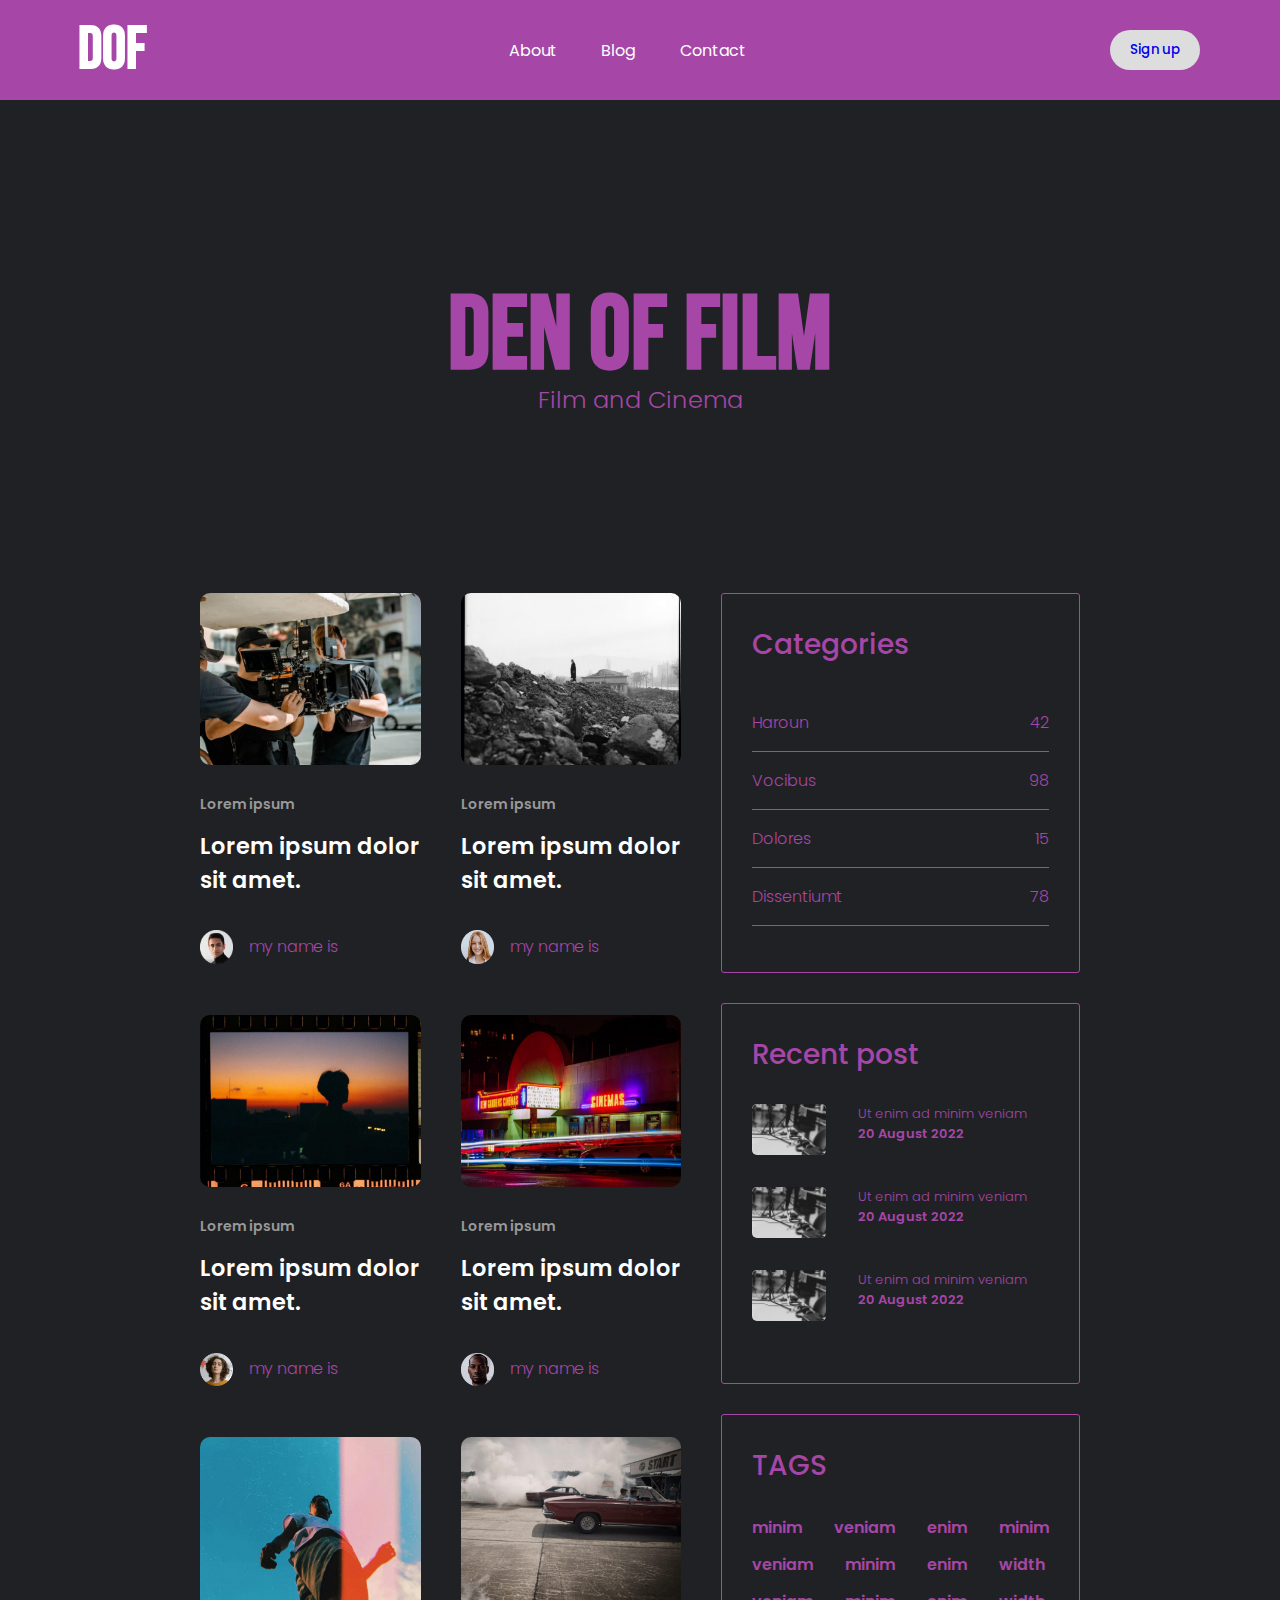
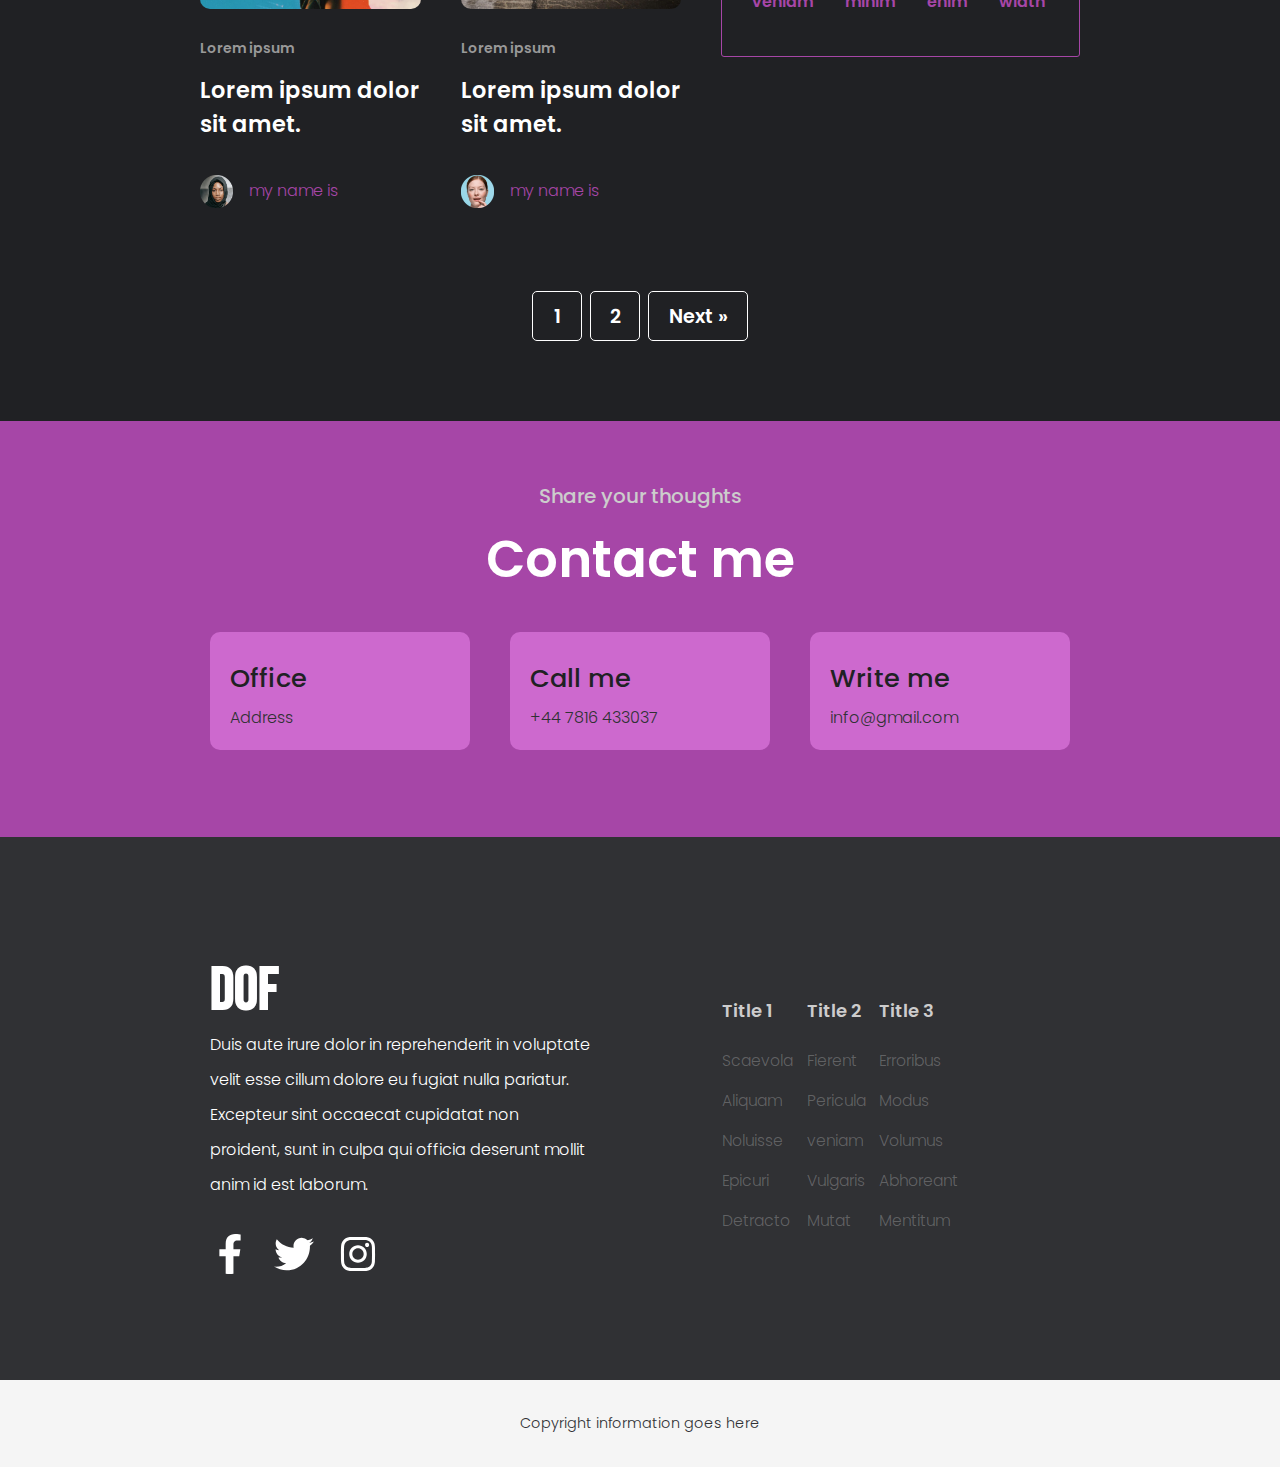
==== commit 1e010a62: "final changes made, added new images, social media links and page links" ====
--- a/index.html
+++ b/index.html
@@ -4,92 +4,88 @@
     <meta charset="UTF-8" />
     <meta http-equiv="X-UA-Compatible" content="IE=edge" />
     <meta name="viewport" content="width=device-width, initial-scale=1.0" />
-    <link rel="stylesheet" href="/css/style.css" />
-    <link rel="preconnect" href="https://fonts.googleapis.com">
-    <link rel="preconnect" href="https://fonts.gstatic.com" crossorigin>
-    <link href="https://fonts.googleapis.com/css2?family=Bebas+Neue&family=Poppins:wght@300;400;500;600;700&display=swap" rel="stylesheet">    
-    <title>Document</title>
+    <link rel="stylesheet" href="/css/style.css" />    
+    <title>Den of Film</title>
   </head>
   <body>
 
       <!--header-->
       <header class="header">
-        <h2 class="logo">DOF</h2>
+        <a href="index.html"><h2 class="logo">DOF</h2></a>
         <nav class="main-navigation">
           <ul class="main-navigation-list">
             <li>
-              <a href="#">About</a>
-            </li>
-            <li>
-              <a href="#">Blog</a>
-            </li>
-            <li>
-              <a href="#">Contact</a>
+              <a href="index.html">About</a>
+            </li>
+            <li>
+              <a href="blog-page.html">Blog</a>
+            </li>
+            <li>
+              <a href="index.html">Contact</a>
             </li>
           </ul>
         </nav>
         <button class="sign-up">
-          <a href="#" class="next">Sign up</a>
+          <a href="index.html" class="next">Sign up</a>
         </button>
       </header>
       <section class="dimitri">
-        <H1>DEN OF FILM</H1>
-        <h3>Personal Blog</h3>
+        <h1>DEN OF FILM</h1>
+        <h3>Film and Cinema</h3>
       </section>
 
       <!--main content-->
       <main class="main">
         <section class="main-post">
             <div class="main-post-one post">
-                <img src="/images/daniela-cuevas-t7YycgAoVSw-unsplash.jpg" alt="" />
-               
-                <p>Lorem ipsum</p>
-                <h3>Lorem ipsum dolor sit amet.</h3>
+                <img src="/images/My project(1).jpg" alt="" />
+                <p>Lorem ipsum</p>
+                <a href="index.html"><h3>Lorem ipsum dolor sit amet.</h3></a>
                 <div class="author">
                   <img class="profile-pic" src="/images/pexels-amir-esrafili-6274712.png" alt="" />
                   <p>my name is</p>
                 </div>
               </div> 
               <div class="main-post-two post">
-                <img src="/images/daniela-cuevas-t7YycgAoVSw-unsplash.jpg" alt="" />
-                <p>Lorem ipsum</p>
-                <h3>Lorem ipsum dolor sit amet.</h3>
+                <img src="/images/My project(2).jpg" alt="" />
+                <p>Lorem ipsum</p>
+                <a href="index.html"><h3>Lorem ipsum dolor sit amet.</h3></a>
                 <div class="author">
                   <img class="profile-pic" src="/images/pexels-anastasia-shuraeva-5704720.png" alt="" />
                   <p>my name is</p>
                 </div>
               </div>
               <div class="main-post-three post">
-                <img src="/images/daniela-cuevas-t7YycgAoVSw-unsplash.jpg" alt="" />
-                <p>Lorem ipsum</p>
-                <h3>Lorem ipsum dolor sit amet.</h3>
+                <img src="/images/My project(3).jpg" alt="" />
+                <p>Lorem ipsum</p>
+                <a href="index.html"><h3>Lorem ipsum dolor sit amet.</h3></a>
                 <div class="author">  
                   <img class="profile-pic" src="/images/pexels-anna-shvets-5641960.png" alt="" />
                   <p>my name is</p>
                 </div>  
               </div>
               <div class="main-post-four post">
-                <img src="/images/daniela-cuevas-t7YycgAoVSw-unsplash.jpg" alt="" />
-                <p>Lorem ipsum</p>
-                <h3>Lorem ipsum dolor sit amet.</h3>
+                <img src="/images/My project(4).jpg" alt="" />
+                <p>Lorem ipsum</p>
+                <a href="index.html"><h3>Lorem ipsum dolor sit amet.</h3></a>
                 <div class="author">
                   <img class="profile-pic" src="/images/pexels-cottonbro-5082976.png" alt="" />
                   <p>my name is</p>
                 </div>
               </div>
               <div class="main-post-five post">
-                <img src="/images/daniela-cuevas-t7YycgAoVSw-unsplash.jpg" alt="" />
-                <p>Lorem ipsum</p>
-                <h3>Lorem ipsum dolor sit amet.</h3>
+                <img src="/images/My project(5).jpg" alt="" />
+                <p>Lorem ipsum</p>
+                <a href="index.html"><h3>Lorem ipsum dolor sit amet.</h3></a>
                 <div class="author">
                   <img class="profile-pic" src="/images/pexels-ono-kosuki-6000065.png" alt="" />
                   <p>my name is</p>
                 </div>
               </div>
               <div class="main-post-six post">
-                <img src="/images/daniela-cuevas-t7YycgAoVSw-unsplash.jpg" alt="" />
-                <p>Lorem ipsum</p>
-                <h3>Lorem ipsum dolor sit amet.</h3>
+                <img src="/images/My project(6).jpg" alt="" />
+                <p>Lorem ipsum</p>
+                <a href="index.html"><h3>Lorem ipsum dolor sit amet.</h3></a>
                 <div class="author">
                   <img class="profile-pic" src="/images/pexels-ron-lach-8129903.png" alt="" />
                   <p>my name is</p>
@@ -138,22 +134,22 @@
           <div class="cat-3 side">
             <h3 class="title">TAGS</h3>
             <div class="tag-one">
-              <p>minim</p>
-              <p>veniam</p>
-              <p>enim</p>
-              <p>minim</p>
+              <a href="index.html">minim</a>
+              <a href="index.html">veniam</a>
+              <a href="index.html">enim</a>
+              <a href="index.html">minim</a>
             </div>
             <div class="tag-two">
-              <p>veniam</p>
-              <p>minim</p>
-              <p>enim</p>
-              <p>width</p>
+              <a href="index.html">veniam</a>
+              <a href="index.html">minim</a>
+              <a href="index.html">enim</a>
+              <a href="index.html">width</a>
             </div>
             <div class="tag-three">
-              <p>veniam</p>
-              <p>minim</p>
-              <p>enim</p>
-              <p>width</p>
+              <a href="index.html">veniam</a>
+              <a href="index.html">minim</a>
+              <a href="index.html">enim</a>
+              <a href="index.html">width</a>
             </div>
         </aside>
       </main>
@@ -161,13 +157,13 @@
       <!--pagination-->
       <section class="pagination">
         <button class="btn-1">
-          <a href="#" class="active">1</a>
+          <a href="index.html" class="active">1</a>
         </button>
         <button class="btn-2">
-          <a href="#">2</a>
+          <a href="index.html">2</a>
         </button>
         <button class="btn-3">
-          <a href="#" class="next">Next &raquo;</a>
+          <a href="index.html" class="next">Next &raquo;</a>
         </button>
       </section>
 
@@ -183,13 +179,11 @@
                 <h2 class="title">Office</h2>
                 <p>Address</p>
               </div>
-      
               <div class="contact-info">
                 <img src="#" alt="" />
                 <h2 class="title">Call me</h2>
                 <p>+44 7816 433037</p>
               </div>
-      
               <div class="contact-info">
                 <img src="#" alt="" />
                 <h2 class="title">Write me</h2>
@@ -201,18 +195,24 @@
       <!--pre-footer-->
       <section class="pre-footer">
         <div class="pre-footer-social">
-            <h2 class="footer-logo">DOF</h2>
-            <p>
-              Duis aute irure dolor in reprehenderit in voluptate velit esse cillum
-              dolore eu fugiat nulla pariatur. Excepteur sint occaecat cupidatat non
-              proident, sunt in culpa qui officia deserunt mollit anim id est
-              laborum.
-            </p>
-            <div>
-                <a href="#" class="fa fa-facebook"></a>
-                <a href="#" class="fa fa-twitter"></a>
-                <a href="#" class="fa fa-instagram"></a>
-            </div>
+           <a href="index.html"><h2 class="footer-logo">DOF</h2></a>
+          <p>
+            Duis aute irure dolor in reprehenderit in voluptate velit esse cillum
+            dolore eu fugiat nulla pariatur. Excepteur sint occaecat cupidatat non
+            proident, sunt in culpa qui officia deserunt mollit anim id est
+            laborum.
+          </p>
+          <div id="social-icons">
+              <a href="https://www.facebook.com" target="_blank">
+                  <img src="/svg/5305153_fb_facebook_facebook logo_icon.svg" alt="">
+              </a>
+              <a href="https://twitter.com" target="_blank">
+                  <img src="/svg/5305170_bird_social media_social network_tweet_twitter_icon.svg" alt="">
+              </a>
+              <a href="https://www.instagram.com" target="_blank">
+                  <img src="/svg/5335781_camera_instagram_social media_instagram logo_icon.svg" alt="">
+              </a>
+          </div>
         </div>
         <div class="pre-footer-nav">
           <ul class="pre-footer-nav-links">
--- a/css/style.css
+++ b/css/style.css
@@ -1,4 +1,6 @@
 @import "responsive.css";
+@import url('https://fonts.googleapis.com/css2?family=Bebas+Neue&family=Poppins:wght@300;400;500;600;700&display=swap');
+@import "social.css";
 
 *,
 *::before,
@@ -23,6 +25,10 @@
   padding-top: 1rem;
   padding-bottom: 1rem;
   background-color: #a646a7;
+}
+
+.header a {
+  text-decoration: none;
 }
 
 .logo {
@@ -147,6 +153,10 @@
   color: #fff;
 }
 
+.main-post a {
+  text-decoration: none;
+}
+
 .main-post-two h3 {
   font-family: "Poppins", sans-serif;
   font-size: 1.4em;
@@ -422,18 +432,32 @@
 .tag-three {
   display: flex;
   gap: 2rem;
-}
-
-.tag-one p {
-  font-weight: 600;
-}
-
-.tag-two p {
-  font-weight: 600;
-}
-
-.tag-three p {
-  font-weight: 600;
+  color: #a646a7;
+  font-family: "Poppins", sans-serif;
+  font-size: 1em;
+  font-weight: 500;
+  margin-top: 0;
+}
+
+.tag-one a {
+  font-weight: 600;
+  text-decoration: none;
+  color: #a646a7;
+  padding-bottom: 0.75rem;
+}
+
+.tag-two a {
+  font-weight: 600;
+  text-decoration: none;
+  color: #a646a7;
+  padding-bottom: 0.75rem;
+}
+
+.tag-three a {
+  font-weight: 600;
+  text-decoration: none;
+  color: #a646a7;
+  padding-bottom: 0.75rem;
 }
 
 .pagination {
@@ -540,12 +564,16 @@
 
 .pre-footer-nav {
   display: flex;
-  justify-content: space-around;
+  justify-content: space-between;
   align-items: center;
-  padding: 0.5rem;
-  padding-right: 0;
+  padding: 1.5rem;
+  padding-right: 3.5rem;
   background-color: #303134;
   gap: 0.5rem;
+}
+
+*, ::before, ::after {
+  box-sizing: border-box;
 }
 
 .pre-footer-nav-links h4 {
@@ -573,6 +601,10 @@
   padding-top: 0.2rem;
   margin-left: 1.25rem;
   margin-right: 1.25rem;
+}
+
+.pre-footer-social a {
+  text-decoration: none;
 }
 
 .pre-footer-social p {
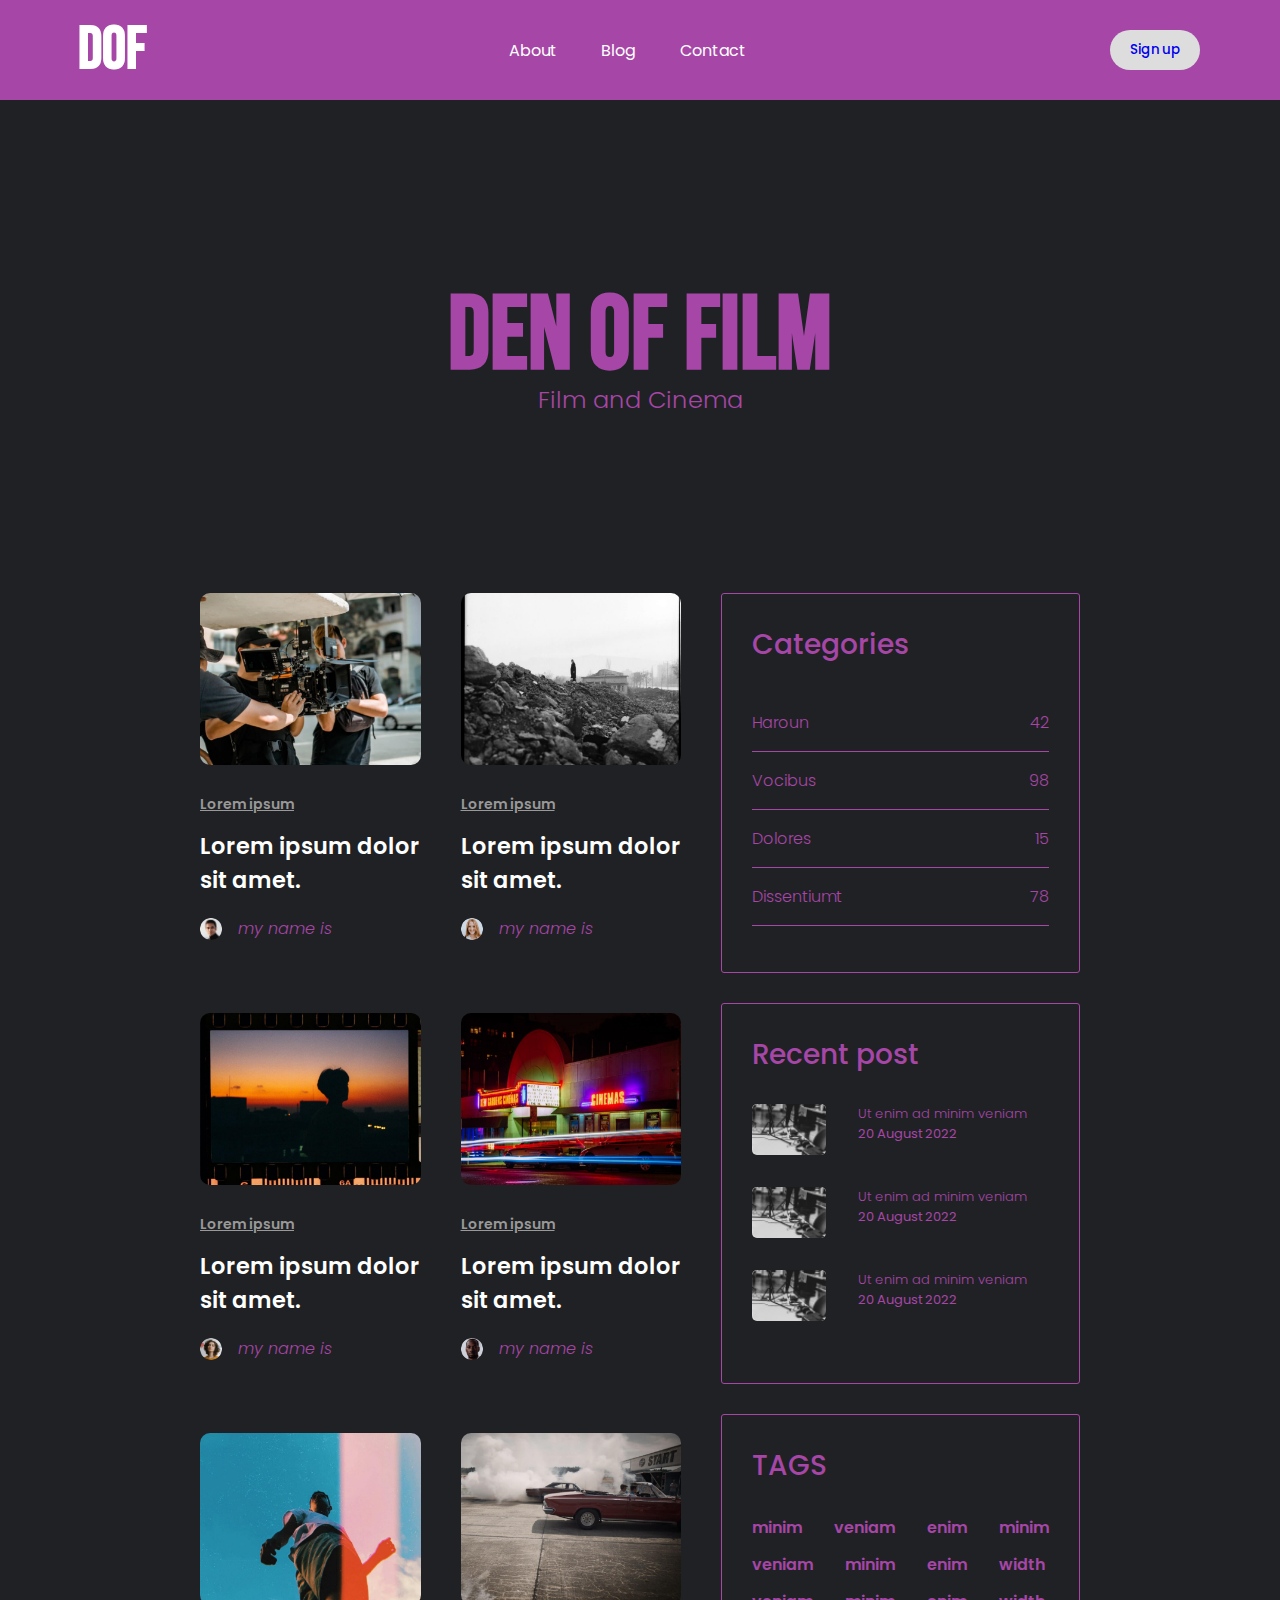
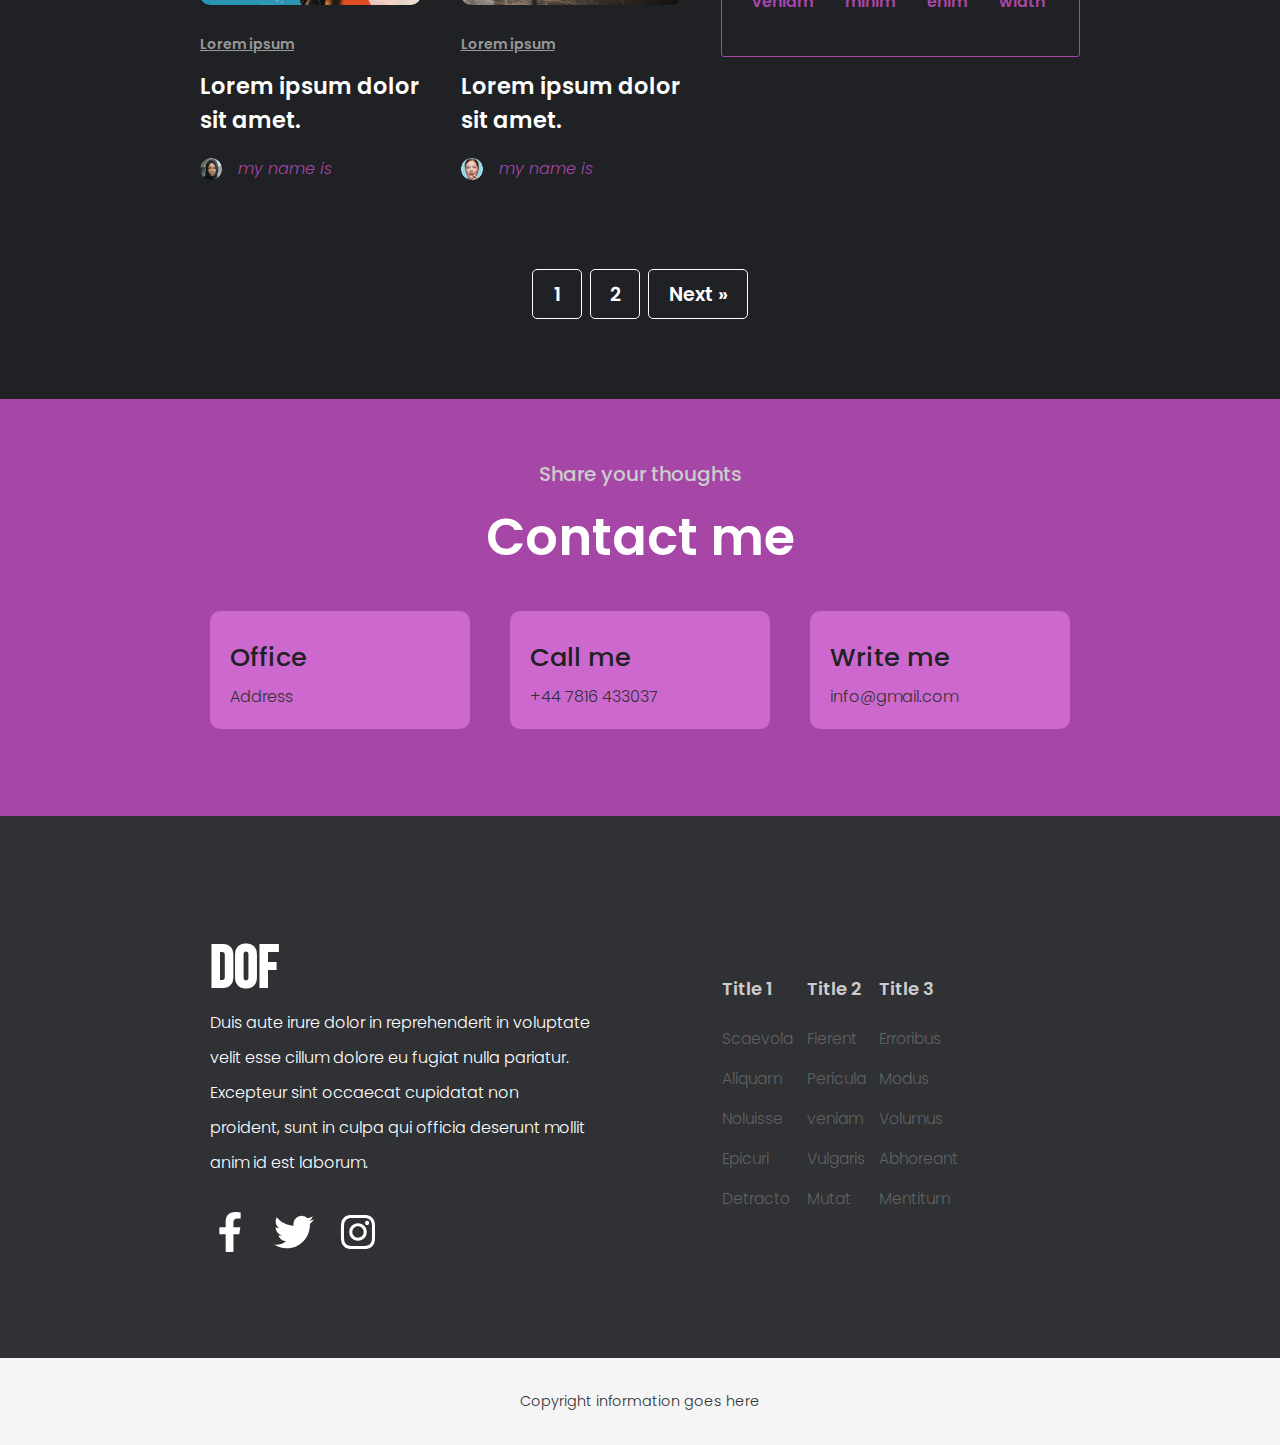
==== commit f45be5da: "added bold italic underlined properties as well as a quote and figure with a figcaption" ====
--- a/index.html
+++ b/index.html
@@ -4,7 +4,7 @@
     <meta charset="UTF-8" />
     <meta http-equiv="X-UA-Compatible" content="IE=edge" />
     <meta name="viewport" content="width=device-width, initial-scale=1.0" />
-    <link rel="stylesheet" href="/css/style.css" />    
+    <link rel="stylesheet" href="css/style.css" />    
     <title>Den of Film</title>
   </head>
   <body>
@@ -36,59 +36,59 @@
 
       <!--main content-->
       <main class="main">
-        <section class="main-post">
-            <div class="main-post-one post">
-                <img src="/images/My project(1).jpg" alt="" />
-                <p>Lorem ipsum</p>
-                <a href="index.html"><h3>Lorem ipsum dolor sit amet.</h3></a>
-                <div class="author">
-                  <img class="profile-pic" src="/images/pexels-amir-esrafili-6274712.png" alt="" />
-                  <p>my name is</p>
+        <section class="cards">
+              <div class="card-one post">
+                <img src="images/post-image-1.jpg" alt="" />
+                <p><u>Lorem ipsum</u></p>
+                <a href="index.html"><h3>Lorem ipsum dolor sit amet.</h3></a>
+                <div class="author">
+                  <img class="profile-pic" src="images/pexels-amir-esrafili-6274712.png" alt="" />
+                  <p><em>my name is</em></p>
                 </div>
               </div> 
-              <div class="main-post-two post">
-                <img src="/images/My project(2).jpg" alt="" />
-                <p>Lorem ipsum</p>
-                <a href="index.html"><h3>Lorem ipsum dolor sit amet.</h3></a>
-                <div class="author">
-                  <img class="profile-pic" src="/images/pexels-anastasia-shuraeva-5704720.png" alt="" />
-                  <p>my name is</p>
-                </div>
-              </div>
-              <div class="main-post-three post">
-                <img src="/images/My project(3).jpg" alt="" />
-                <p>Lorem ipsum</p>
+              <div class="card-two post">
+                <img src="images/post-image-2.jpg" alt="" />
+                <p><u>Lorem ipsum</u></p>
+                <a href="index.html"><h3>Lorem ipsum dolor sit amet.</h3></a>
+                <div class="author">
+                  <img class="profile-pic" src="images/pexels-anastasia-shuraeva-5704720.png" alt="" />
+                  <p><em>my name is</em></p>
+                </div>
+              </div>
+              <div class="card-three post">
+                <img src="images/post-image-3.jpg" alt="" />
+                <p><u>Lorem ipsum</u></p>
                 <a href="index.html"><h3>Lorem ipsum dolor sit amet.</h3></a>
                 <div class="author">  
-                  <img class="profile-pic" src="/images/pexels-anna-shvets-5641960.png" alt="" />
-                  <p>my name is</p>
+                  <img class="profile-pic" src="images/pexels-anna-shvets-5641960.png" alt="" />
+                  <p><em>my name is</em></p>
                 </div>  
               </div>
-              <div class="main-post-four post">
-                <img src="/images/My project(4).jpg" alt="" />
-                <p>Lorem ipsum</p>
-                <a href="index.html"><h3>Lorem ipsum dolor sit amet.</h3></a>
-                <div class="author">
-                  <img class="profile-pic" src="/images/pexels-cottonbro-5082976.png" alt="" />
-                  <p>my name is</p>
-                </div>
-              </div>
-              <div class="main-post-five post">
-                <img src="/images/My project(5).jpg" alt="" />
-                <p>Lorem ipsum</p>
-                <a href="index.html"><h3>Lorem ipsum dolor sit amet.</h3></a>
-                <div class="author">
-                  <img class="profile-pic" src="/images/pexels-ono-kosuki-6000065.png" alt="" />
-                  <p>my name is</p>
-                </div>
-              </div>
-              <div class="main-post-six post">
-                <img src="/images/My project(6).jpg" alt="" />
-                <p>Lorem ipsum</p>
-                <a href="index.html"><h3>Lorem ipsum dolor sit amet.</h3></a>
-                <div class="author">
-                  <img class="profile-pic" src="/images/pexels-ron-lach-8129903.png" alt="" />
-                  <p>my name is</p>
+              <div class="card-four post">
+                <img src="images/post-image-4.jpg" alt="" />
+                <p><u>Lorem ipsum</u></p>
+                <a href="index.html"><h3>Lorem ipsum dolor sit amet.</h3></a>
+                <div class="author">
+                  <img class="profile-pic" src="images/pexels-cottonbro-5082976.png" alt="" />
+                  <p><em>my name is</em></p>
+                </div>
+              </div>
+              <div class="card-five post">
+                <img src="images/post-image-5.jpg" alt="" />
+                <p><u>Lorem ipsum</u></p>
+                <a href="index.html"><h3>Lorem ipsum dolor sit amet.</h3></a>
+                <div class="author">
+                  <img class="profile-pic" src="images/pexels-ono-kosuki-6000065.png" alt="" />
+                  <p><em>my name is</em></p>
+                </div>
+              </div>
+              <div class="card-six post">
+                <img src="images/post-image-6.jpg" alt="" />
+                <p><u>Lorem ipsum</u></p>
+                <a href="index.html"><h3>Lorem ipsum dolor sit amet.</h3></a>
+                <div class="author">
+                  <img class="profile-pic" src="images/pexels-ron-lach-8129903.png" alt="" />
+                  <p><em>my name is</em></p>
                 </div>
               </div>
         </section>
@@ -119,16 +119,16 @@
           <div class="cat-2 side">
             <h3 class="title">Recent post</h3>
             <div class="side-post-two">
-              <img src="/images/2h-media-vtiIy_3TAro-unsplash.jpg " alt="" />
-              <p>Ut enim ad minim veniam<br><time datetime="2022-07-28">20 August 2022</time></p>
+              <img src="images/2h-media-vtiIy_3TAro-unsplash.jpg " alt="" />
+              <p>Ut enim ad minim veniam<br><time datetime="2022-07-28"><b>20 August 2022</b></time></p>
             </div>
             <div class="side-post-two">
-                <img src="/images/2h-media-vtiIy_3TAro-unsplash.jpg" alt="" />
-                <p>Ut enim ad minim veniam<br><time datetime="2022-07-28">20 August 2022</time></p>
+                <img src="images/2h-media-vtiIy_3TAro-unsplash.jpg" alt="" />
+                <p>Ut enim ad minim veniam<br><time datetime="2022-07-28"><b>20 August 2022</b></time></p>
             </div>
             <div class="side-post-two">
-                <img src="/images/2h-media-vtiIy_3TAro-unsplash.jpg" alt="" />
-                <p>Ut enim ad minim veniam<br><time datetime="2022-07-28">20 August 2022</time></p>
+                <img src="images/2h-media-vtiIy_3TAro-unsplash.jpg" alt="" />
+                <p>Ut enim ad minim veniam<br><time datetime="2022-07-28"><b>20 August 2022</b></time></p>
             </div>
           </div>
           <div class="cat-3 side">
@@ -204,13 +204,13 @@
           </p>
           <div id="social-icons">
               <a href="https://www.facebook.com" target="_blank">
-                  <img src="/svg/5305153_fb_facebook_facebook logo_icon.svg" alt="">
+                  <img src="svg/5305153_fb_facebook_facebook logo_icon.svg" alt="">
               </a>
               <a href="https://twitter.com" target="_blank">
-                  <img src="/svg/5305170_bird_social media_social network_tweet_twitter_icon.svg" alt="">
+                  <img src="svg/5305170_bird_social media_social network_tweet_twitter_icon.svg" alt="">
               </a>
               <a href="https://www.instagram.com" target="_blank">
-                  <img src="/svg/5335781_camera_instagram_social media_instagram logo_icon.svg" alt="">
+                  <img src="svg/5335781_camera_instagram_social media_instagram logo_icon.svg" alt="">
               </a>
           </div>
         </div>
--- a/css/style.css
+++ b/css/style.css
@@ -107,102 +107,107 @@
   padding: 2rem 0;
   margin-left: 1.25rem;
   margin-right: 1.25rem;
-
-}
-
-.main-post-one.profile-pic {
+}
+
+.card-one.profile-pic {
   width: 1.25rem;
 }
 
-.main-post-one {
+.card-one {
   grid-area: main-post-one;
-  margin-bottom: 1.875rem;
-}
-
-.main-post-two {
+  margin-bottom: 3.2rem;
+}
+
+.card-two {
   grid-area: main-post-two;
-  margin-bottom: 1.875rem;
-}
-
-.main-post-three {
+  margin-bottom: 3.2rem;
+}
+
+.card-three {
   grid-area: main-post-three;
-  margin-bottom: 1.875rem;
-}
-
-.main-post-four {
+  margin-bottom: 3.2rem;
+}
+
+.card-four {
   grid-area: main-post-four;
-  margin-bottom: 1.875rem;
-}
-
-.main-post-five {
+  margin-bottom: 3.2rem;
+}
+
+.card-five {
   grid-area: main-post-five;
-  margin-bottom: 1.875rem;
-}
-
-.main-post-six {
+  margin-bottom: 3.2rem;
+}
+
+.card-six {
   grid-area: main-post-six;
   margin-bottom: 4.9rem;
 }
 
-.main-post-one h3 {
+.cards a {
+  text-decoration: none;
+}
+
+.card-one h3 {
   font-family: "Poppins", sans-serif;
   font-size: 1.4em;
   font-weight: 600;
   padding-top: 0;
   margin-top: 0;
   color: #fff;
-}
-
-.main-post a {
-  text-decoration: none;
-}
-
-.main-post-two h3 {
+  margin-bottom: .2em;
+}
+
+.card-two h3 {
   font-family: "Poppins", sans-serif;
   font-size: 1.4em;
   font-weight: 600;
   padding-top: 0;
   margin-top: 0;
   color: #fff;
-}
-
-.main-post-three h3 {
+  margin-bottom: .2em;
+}
+
+.card-three h3 {
   font-family: "Poppins", sans-serif;
   font-size: 1.4em;
   font-weight: 600;
   padding-top: 0;
   margin-top: 0;
   color: #fff;
-}
-
-.main-post-four h3 {
+  margin-bottom: .2em;
+}
+
+.card-four h3 {
   font-family: "Poppins", sans-serif;
   font-size: 1.4em;
   font-weight: 600;
   padding-top: 0;
   margin-top: 0;
   color: #fff;
-}
-
-.main-post-five h3 {
+  margin-bottom: .2em;
+}
+
+.card-five h3 {
   font-family: "Poppins", sans-serif;
   font-size: 1.4em;
   font-weight: 600;
   padding-top: 0;
   margin-top: 0;
   color: #fff;
-}
-
-.main-post-six h3 {
+  margin-bottom: .2em;
+}
+
+.card-six h3 {
   font-family: "Poppins", sans-serif;
   font-size: 1.4em;
   font-weight: 600;
   padding-top: 0;
   margin-top: 0;
   color: #fff;
-}
-
-.main-post-one p {
+  margin-bottom: .2em;
+}
+
+.card-one p {
   font-family: "Poppins", sans-serif;
   font-size: 0.875em;
   font-weight: 600;
@@ -211,7 +216,7 @@
   color: #999;
 }
 
-.main-post-two p {
+.card-two p {
   font-family: "Poppins", sans-serif;
   font-size: 0.875em;
   font-weight: 600;
@@ -220,7 +225,7 @@
   color: #999;
 }
 
-.main-post-three p {
+.card-three p {
   font-family: "Poppins", sans-serif;
   font-size: 0.875em;
   font-weight: 600;
@@ -229,7 +234,7 @@
   color: #999;
 }
 
-.main-post-four p {
+.card-four p {
   font-family: "Poppins", sans-serif;
   font-size: 0.875em;
   font-weight: 600;
@@ -238,7 +243,7 @@
   color: #999;
 }
 
-.main-post-five p {
+.card-five p {
   font-family: "Poppins", sans-serif;
   font-size: 0.875em;
   font-weight: 600;
@@ -247,7 +252,7 @@
   color: #999;
 }
 
-.main-post-six p {
+.card-six p {
   font-family: "Poppins", sans-serif;
   font-size: 0.875em;
   font-weight: 600;
@@ -256,27 +261,27 @@
   color: #999;
 }
 
-.main-post-one img {
+.card-one img {
   border-radius: 10px;
 }
 
-.main-post-two img {
+.card-two img {
   border-radius: 10px;
 }
 
-.main-post-three img {
+.card-three img {
   border-radius: 10px;
 }
 
-.main-post-four img {
+.card-four img {
   border-radius: 10px;
 }
 
-.main-post-five img {
+.card-five img {
   border-radius: 10px;
 }
 
-.main-post-six img {
+.card-six img {
   border-radius: 10px;
 }
 
@@ -299,7 +304,7 @@
 }
 
 .post img.profile-pic {
-  width: 15%;
+  width: 10%;
   height: 150%;
 }
 
@@ -307,10 +312,6 @@
   border-radius: 10px;
   padding-left: 1.25rem;
   margin-bottom: 1.875rem;
-}
-
-time {
-  font-weight: 600;
 }
 
 .cat-1 {
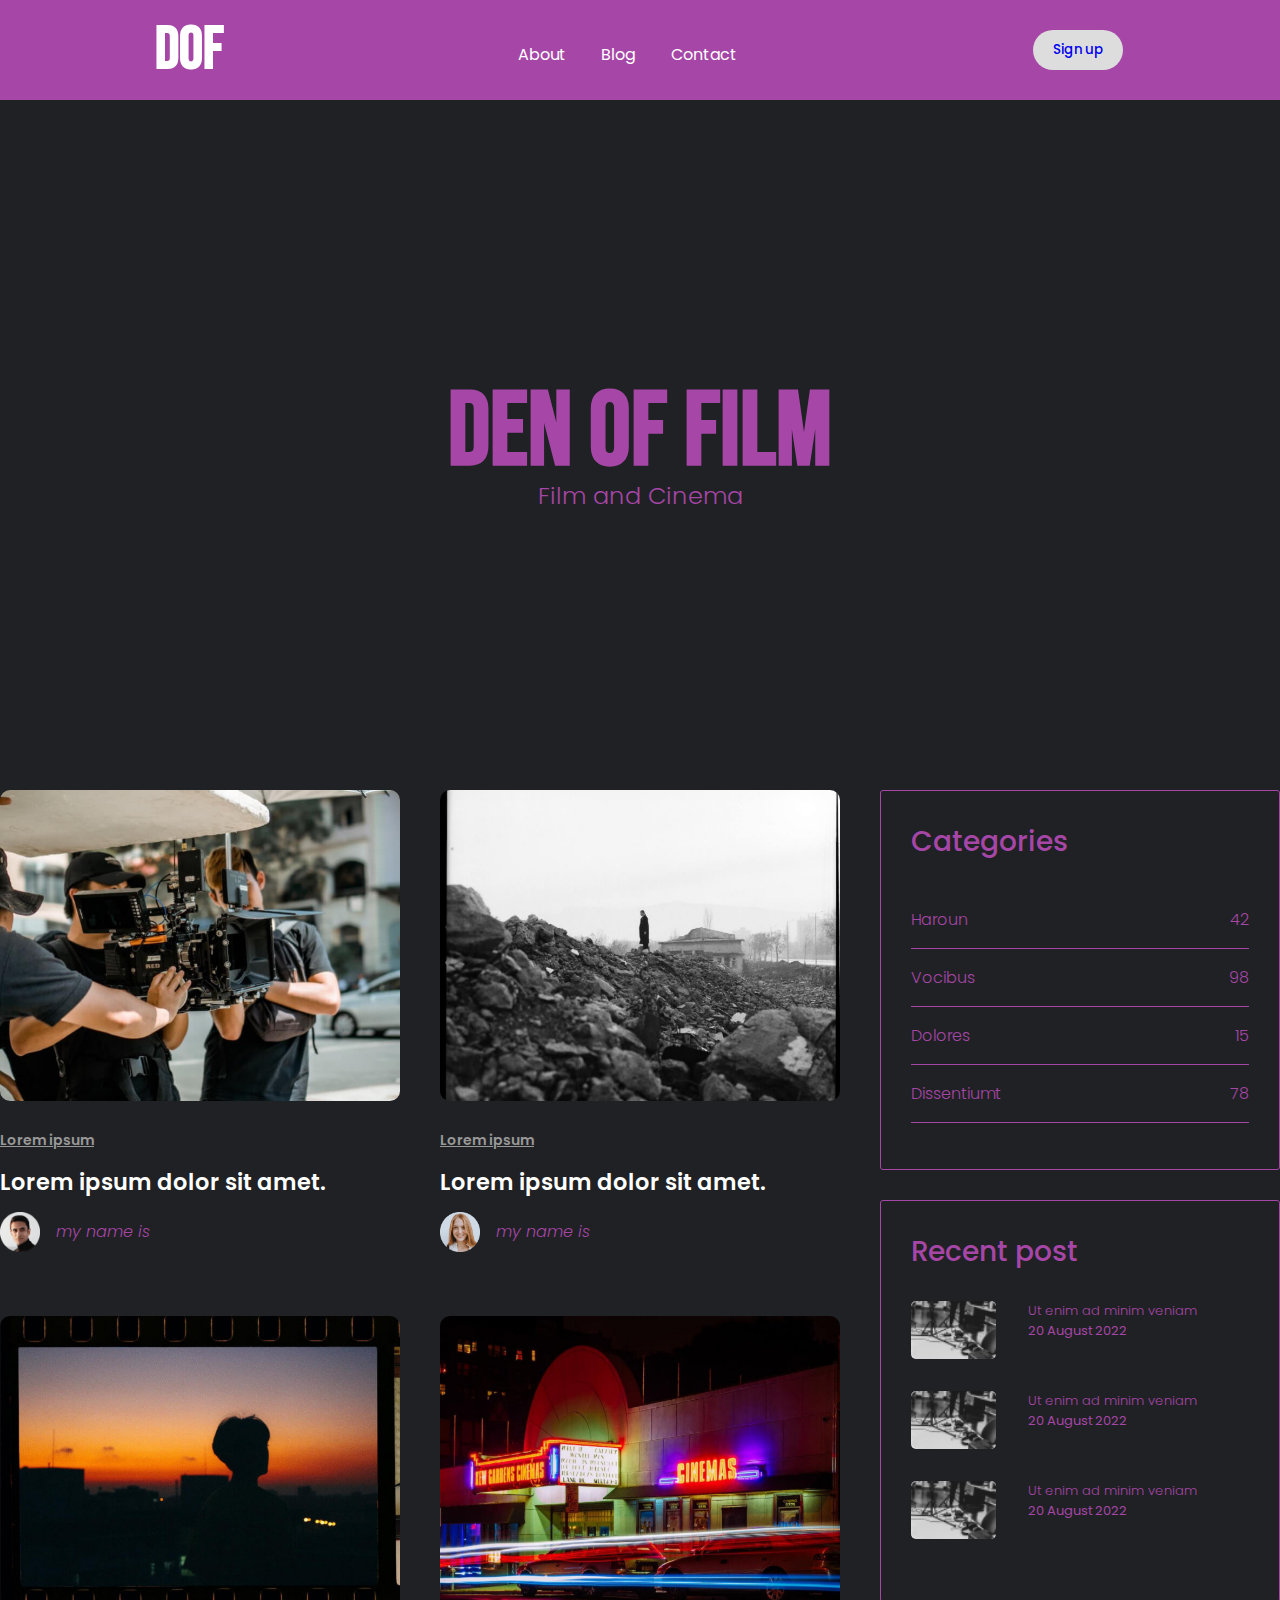
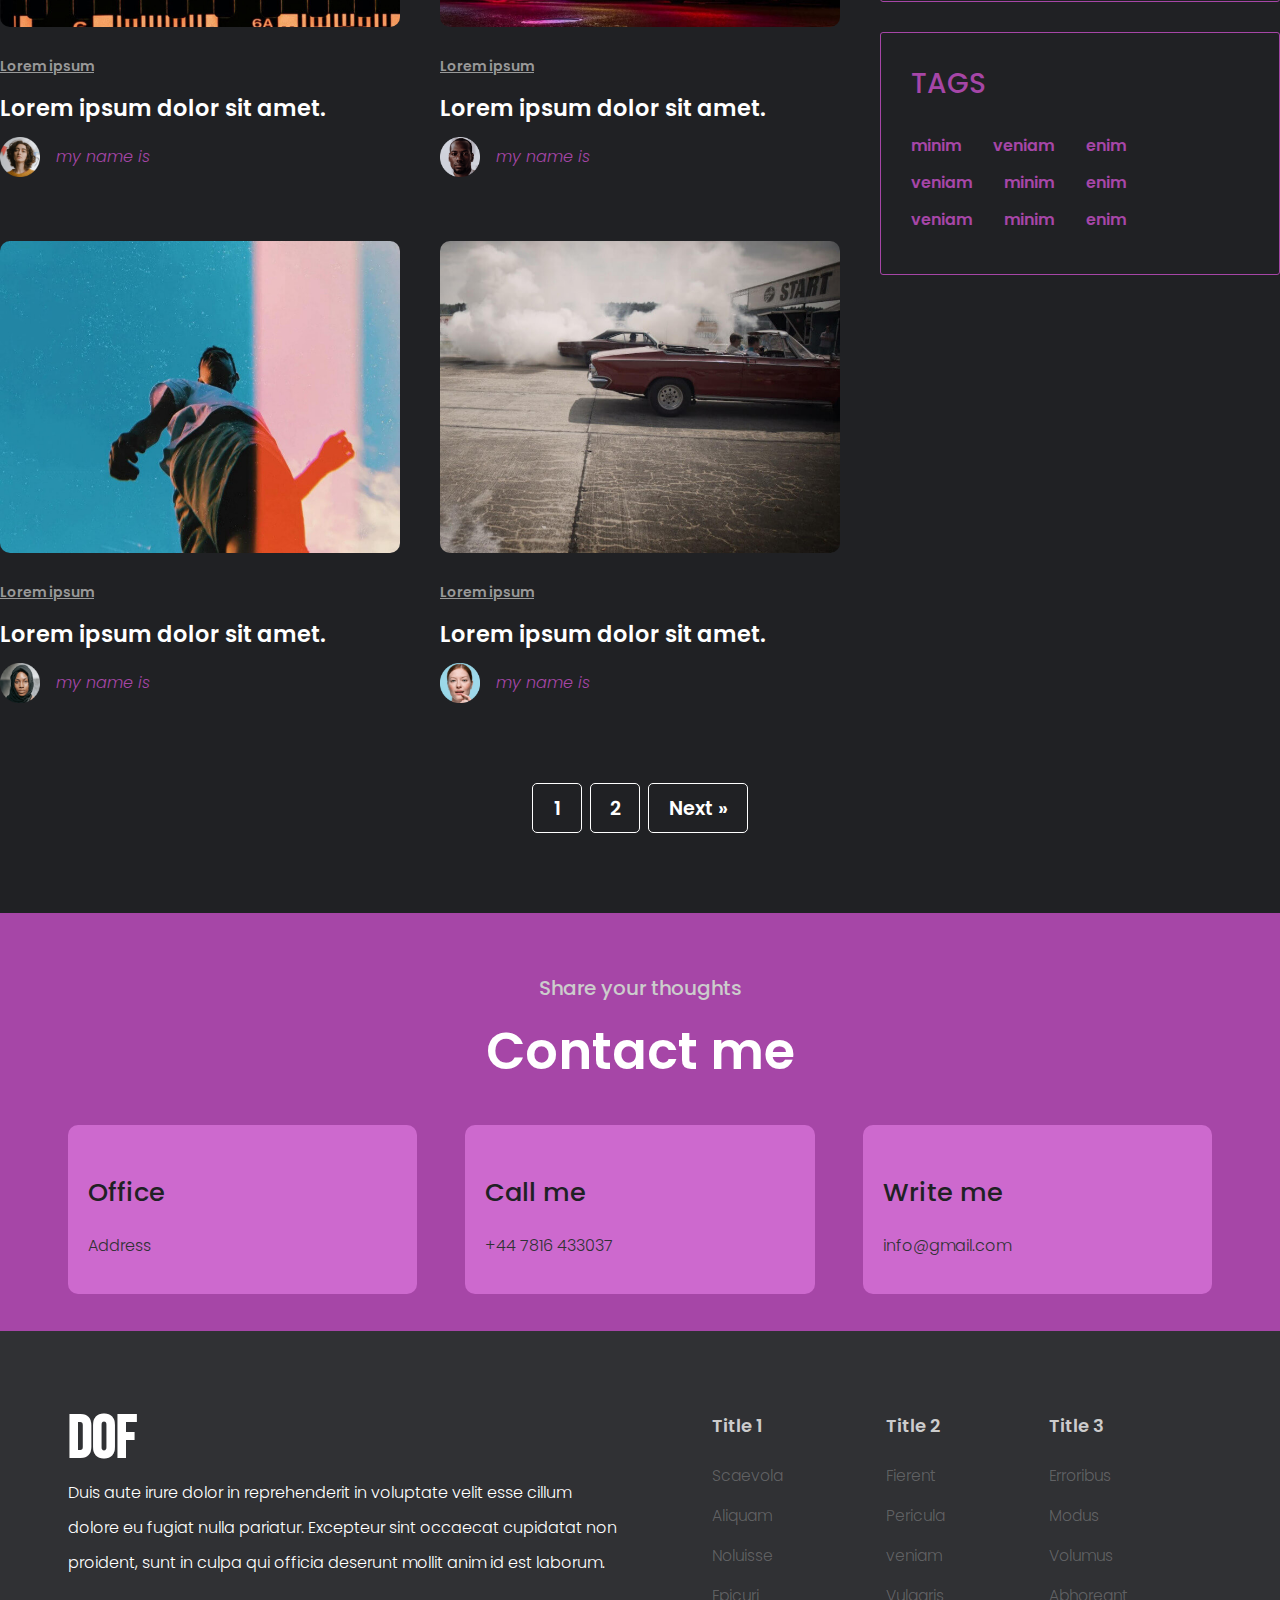
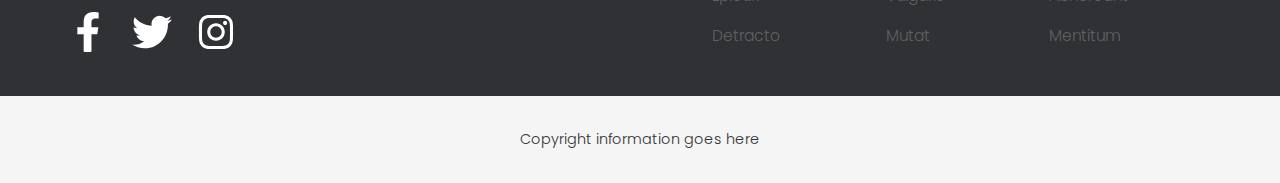
==== commit 99e652a0: "updated responsiveness" ====
--- a/index.html
+++ b/index.html
@@ -4,7 +4,8 @@
     <meta charset="UTF-8" />
     <meta http-equiv="X-UA-Compatible" content="IE=edge" />
     <meta name="viewport" content="width=device-width, initial-scale=1.0" />
-    <link rel="stylesheet" href="css/style.css" />    
+    <link rel="stylesheet" href="css/style.css" />
+    <link rel="shortcut icon" href="#">    
     <title>Den of Film</title>
   </head>
   <body>
@@ -35,7 +36,7 @@
       </section>
 
       <!--main content-->
-      <main class="main">
+     <main class="main">
         <section class="cards">
               <div class="card-one post">
                 <img src="images/post-image-1.jpg" alt="" />
@@ -94,7 +95,7 @@
         </section>
         
         <!--sidebar-->
-        <aside class="sidebar">
+  <aside class="sidebar">
           <div class="cat-1 side">
             <h3 class="title">Categories</h3>
             <ul>
@@ -137,19 +138,19 @@
               <a href="index.html">minim</a>
               <a href="index.html">veniam</a>
               <a href="index.html">enim</a>
-              <a href="index.html">minim</a>
+              <!-- <a href="index.html">minim</a> -->
             </div>
             <div class="tag-two">
               <a href="index.html">veniam</a>
               <a href="index.html">minim</a>
               <a href="index.html">enim</a>
-              <a href="index.html">width</a>
+              <!-- <a href="index.html">width</a> -->
             </div>
             <div class="tag-three">
               <a href="index.html">veniam</a>
               <a href="index.html">minim</a>
               <a href="index.html">enim</a>
-              <a href="index.html">width</a>
+              <!-- <a href="index.html">width</a> -->
             </div>
         </aside>
       </main>
@@ -179,6 +180,7 @@
                 <h2 class="title">Office</h2>
                 <p>Address</p>
               </div>
+
               <div class="contact-info">
                 <img src="#" alt="" />
                 <h2 class="title">Call me</h2>
--- a/css/style.css
+++ b/css/style.css
@@ -1,4 +1,4 @@
-@import "responsive.css";
+/* @import "responsive.css"; */
 @import url('https://fonts.googleapis.com/css2?family=Bebas+Neue&family=Poppins:wght@300;400;500;600;700&display=swap');
 @import "social.css";
 
@@ -105,8 +105,9 @@
 
 main {
   padding: 2rem 0;
-  margin-left: 1.25rem;
-  margin-right: 1.25rem;
+  margin: 0 2rem;
+  /* margin-left: 1.25rem;
+  margin-right: 1.25rem; */
 }
 
 .card-one.profile-pic {
@@ -527,6 +528,13 @@
   color: #ccc;
 }
 
+.contact-bottom {
+  /* display: flex;
+  flex-direction: column;
+
+  gap: 1rem; */
+}
+
 .title-Contact {
   font-size: 3rem;
   font-weight: bold;
@@ -534,7 +542,7 @@
 
 .contact-info {
   border-radius: 0.625rem;
-  width: 100%;
+  /* width: 100%; */
   margin-bottom: 2rem;
   padding: 0.563rem 1.25rem 1.25rem 1.25rem;
   background-color: #cd69ce;
@@ -545,8 +553,9 @@
   font-size: 1.6em;
   font-weight: 500;
   color: #202124;
-  margin-bottom: 0.438rem;
-  margin-top: 0;
+
+  /* margin-bottom: 0.438rem;
+  margin-top: 0; */
 }
 
 .contact-info p {
@@ -554,7 +563,7 @@
   font-family: "Poppins", sans-serif;
   font-size: 1em;
   font-weight: 300;
-  margin: 0;
+  /* margin: 0; */
 }
 
 .pre-footer {
@@ -642,3 +651,117 @@
   margin: 0;
   color: #303134;
 }
+
+
+@media (min-width: 600px) {
+
+  .header {
+    display: flex;
+    justify-content: space-around;
+    align-items: center;
+    padding: 0.5rem;
+    padding-top: 0;
+    padding-bottom: 0;
+    background-color: #a646a7;
+    height: 6.25rem;
+  }
+
+  .main-navigation-list {
+    padding-top: 2rem;
+    display: flex;
+    gap: 2rem;
+  }
+
+  .main {
+    max-width: 1366px;
+    margin: 0 auto;
+    display: grid;
+    gap: 2.5rem;
+    grid-template-columns: 1fr 1fr 1fr;
+    grid-template-areas: "cards cards sidebar";
+    
+    /* margin-left: 12.5rem;
+    margin-right: 12.5rem; */
+  }
+
+  .sidebar {
+    grid-area: sidebar;
+  }
+
+  .cards {
+    grid-area: cards;
+    display: grid;
+    gap: 2.5rem;
+    grid-template-columns: 1fr 1fr;
+    grid-template-areas:
+      "card-one card-two"
+      "card-three card-four"
+      "card-five card-six";
+  }
+
+  div.card-one.post{
+    grid-area: card-one;
+    margin-bottom: 1rem;
+  }
+  
+  div.card-two.post {
+    grid-area: card-two;
+    margin-bottom: 1rem;
+  }
+  
+  div.card-three {
+    grid-area: card-three;
+    margin-bottom: 1rem;
+  }
+  
+  div.card-four {
+    grid-area: card-four;
+    margin-bottom: 1rem;
+  }
+
+  div.card-five {
+    grid-area: card-five;
+    margin-bottom: 1rem;
+  }
+
+  div.card-six {
+    grid-area: card-six;
+    margin-bottom: 2.5rem;
+  }
+
+  .contact-bottom {
+    /* display: flex;
+    align-items: center;
+    justify-content: center;
+    gap: 4rem; */
+    padding: 0 3rem;
+    display: grid;
+    grid-template-columns: 1fr 1fr 1fr;
+    gap: 3rem
+    ;
+
+  }
+
+  .pre-footer {
+    padding: 0 3rem;
+    display: grid;
+    grid-template-columns: 1fr 1fr;
+
+  }
+
+  .pre-footer-nav {
+    display: flex;
+    justify-content: space-around;
+    align-items: center;
+    padding: 1.5rem;
+    padding-right: 3.5rem;
+    background-color: #303134;
+    gap: 0.5rem;
+  }
+
+  .pre-footer-social {
+    padding-top: 4.5rem;
+  }
+
+
+}